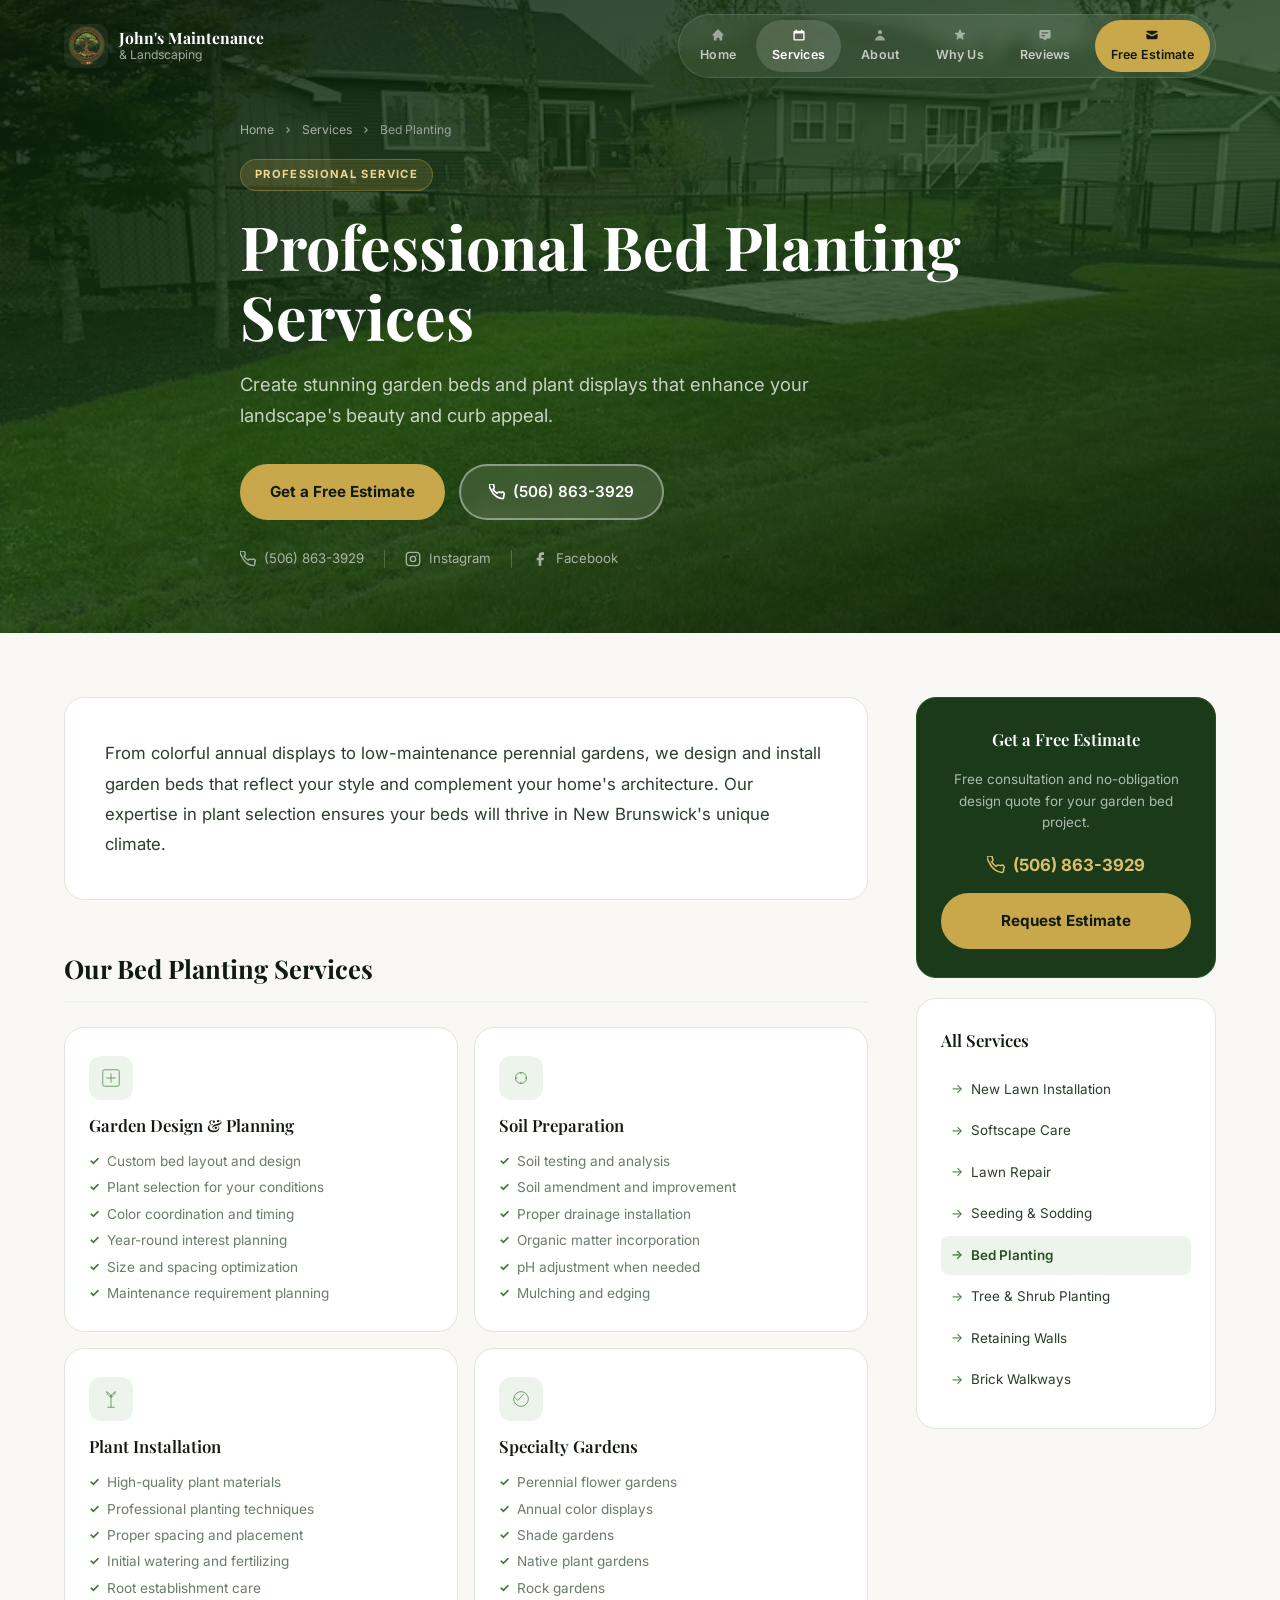
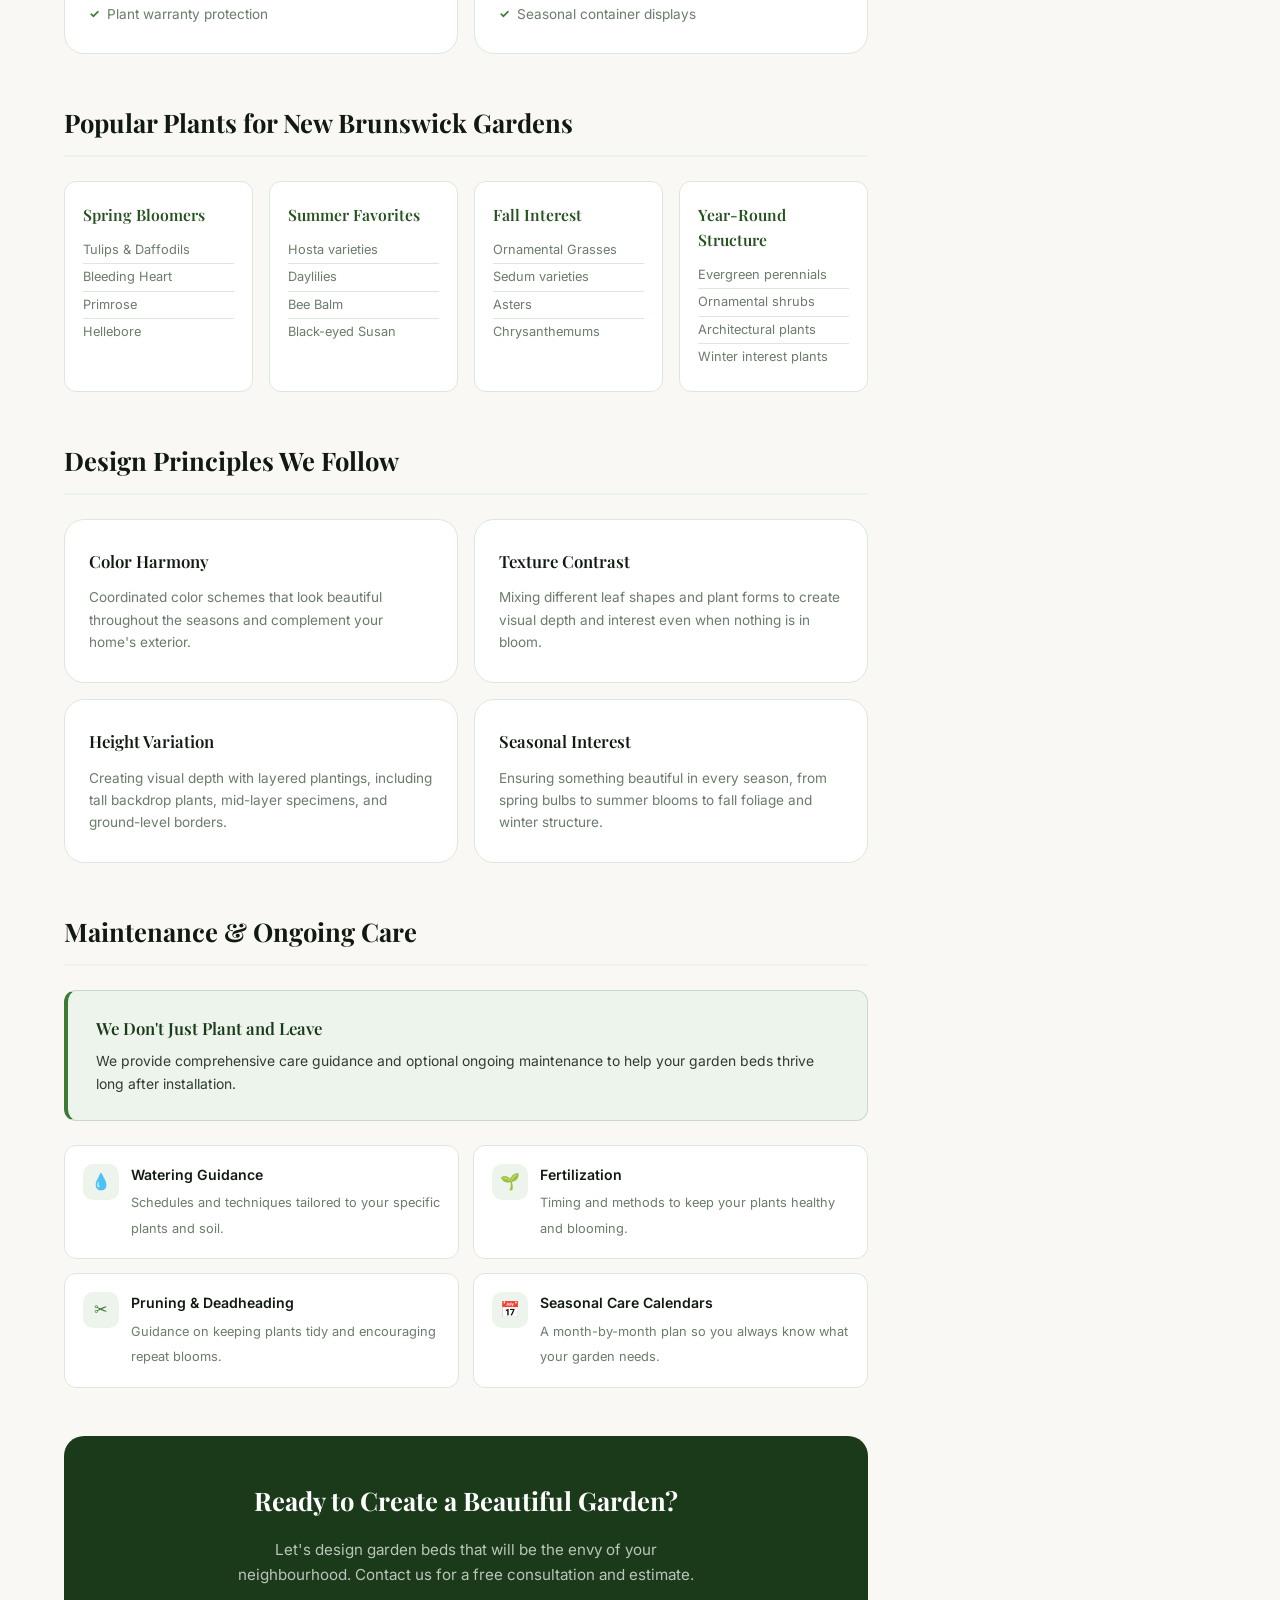
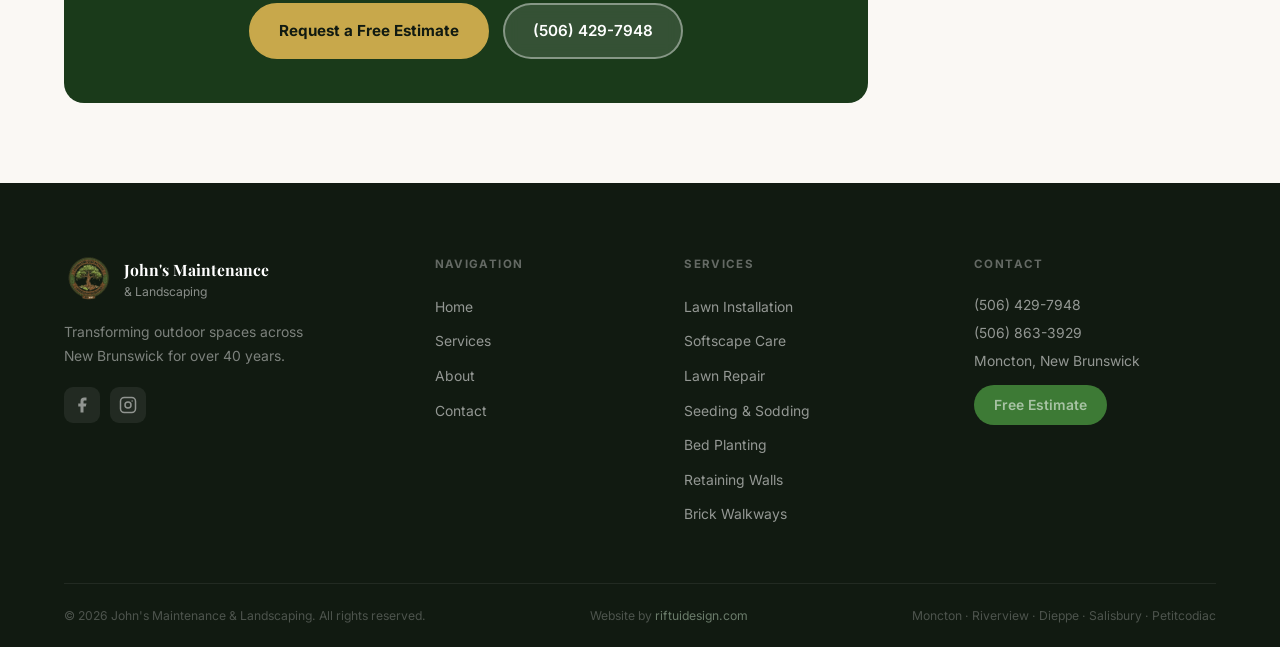
==== bed-planting.html @ d1b31ccd "Connect local repo and switch contact form to Web3Forms" ====
<!DOCTYPE html>
<html lang="en">
<head>
  <meta charset="UTF-8" /><link rel="icon" type="image/png" href="emblem.png" /><meta name="viewport" content="width=device-width, initial-scale=1.0" />
  <title>Bed Planting Services | John's Maintenance & Landscaping</title>
  <meta name="description" content="Professional garden bed planting and design in Moncton, NB. Custom garden beds, perennial gardens, and seasonal plantings." />
  <link rel="preconnect" href="https://fonts.googleapis.com" /><link rel="preconnect" href="https://fonts.gstatic.com" crossorigin />
  <link href="https://fonts.googleapis.com/css2?family=Playfair+Display:ital,wght@0,400;0,600;0,700;1,400&family=Inter:wght@300;400;500;600;700&display=swap" rel="stylesheet" />
  <link rel="stylesheet" href="styles.css" /><link rel="stylesheet" href="service.css" />
</head>
<body>
  <header class="site-header scrolled" id="site-header">
    <div class="nav-wrapper"><nav class="nav-container">
      <a href="index.html#home" class="nav-logo"><img src="emblem.png" alt="John's Maintenance & Landscaping" class="logo-img" /><div class="logo-text"><span class="logo-name">John's Maintenance</span><span class="logo-sub">&amp; Landscaping</span></div></a>
      <button class="nav-toggle" id="nav-toggle" aria-label="Toggle menu"><span></span><span></span><span></span></button>
      <ul class="nav-links" id="nav-links">
        <li><a href="index.html#home" class="nav-tab"><svg class="tab-icon" viewBox="0 0 20 20" fill="currentColor"><path d="M10.707 2.293a1 1 0 00-1.414 0l-7 7a1 1 0 001.414 1.414L4 10.414V17a1 1 0 001 1h2a1 1 0 001-1v-2a1 1 0 011-1h2a1 1 0 011 1v2a1 1 0 001 1h2a1 1 0 001-1v-6.586l.293.293a1 1 0 001.414-1.414l-7-7z"/></svg><span>Home</span></a></li>
        <li><a href="index.html#services" class="nav-tab active"><svg class="tab-icon" viewBox="0 0 20 20" fill="currentColor"><path fill-rule="evenodd" d="M6 2a1 1 0 00-1 1v1H4a2 2 0 00-2 2v10a2 2 0 002 2h12a2 2 0 002-2V6a2 2 0 00-2-2h-1V3a1 1 0 10-2 0v1H7V3a1 1 0 00-1-1zM4 8h12v8H4V8z" clip-rule="evenodd"/></svg><span>Services</span></a></li>
        <li><a href="index.html#about" class="nav-tab"><svg class="tab-icon" viewBox="0 0 20 20" fill="currentColor"><path fill-rule="evenodd" d="M10 9a3 3 0 100-6 3 3 0 000 6zm-7 9a7 7 0 1114 0H3z" clip-rule="evenodd"/></svg><span>About</span></a></li>
        <li><a href="index.html#why-us" class="nav-tab"><svg class="tab-icon" viewBox="0 0 20 20" fill="currentColor"><path d="M9.049 2.927c.3-.921 1.603-.921 1.902 0l1.07 3.292a1 1 0 00.95.69h3.462c.969 0 1.371 1.24.588 1.81l-2.8 2.034a1 1 0 00-.364 1.118l1.07 3.292c.3.921-.755 1.688-1.54 1.118l-2.8-2.034a1 1 0 00-1.175 0l-2.8 2.034c-.784.57-1.838-.197-1.539-1.118l1.07-3.292a1 1 0 00-.364-1.118L2.98 8.72c-.783-.57-.38-1.81.588-1.81h3.461a1 1 0 00.951-.69l1.07-3.292z"/></svg><span>Why Us</span></a></li>
        <li><a href="index.html#testimonials" class="nav-tab"><svg class="tab-icon" viewBox="0 0 20 20" fill="currentColor"><path fill-rule="evenodd" d="M18 13V5a2 2 0 00-2-2H4a2 2 0 00-2 2v8a2 2 0 002 2h3l3 3 3-3h3a2 2 0 002-2zM5 7a1 1 0 011-1h8a1 1 0 110 2H6a1 1 0 01-1-1zm1 3a1 1 0 000 2h3a1 1 0 000-2H6z" clip-rule="evenodd"/></svg><span>Reviews</span></a></li>
        <li><a href="index.html#contact" class="nav-tab nav-tab-cta"><svg class="tab-icon" viewBox="0 0 20 20" fill="currentColor"><path d="M2.003 5.884L10 9.882l7.997-3.998A2 2 0 0016 4H4a2 2 0 00-1.997 1.884z"/><path d="M18 8.118l-8 4-8-4V14a2 2 0 002 2h12a2 2 0 002-2V8.118z"/></svg><span>Free Estimate</span></a></li>
      </ul>
    </nav></div>
  </header>

  <section class="service-hero has-photo">
    <div class="service-hero-bg"><img src="Professional Bed Planting Services.avif" alt="Professional bed planting services" /></div>
    <div class="service-hero-overlay"></div>
    <div class="service-hero-content">
      <div class="service-breadcrumb"><a href="index.html">Home</a><svg viewBox="0 0 20 20" fill="currentColor"><path fill-rule="evenodd" d="M7.293 14.707a1 1 0 010-1.414L10.586 10 7.293 6.707a1 1 0 011.414-1.414l4 4a1 1 0 010 1.414l-4 4a1 1 0 01-1.414 0z" clip-rule="evenodd"/></svg><a href="index.html#services">Services</a><svg viewBox="0 0 20 20" fill="currentColor"><path fill-rule="evenodd" d="M7.293 14.707a1 1 0 010-1.414L10.586 10 7.293 6.707a1 1 0 011.414-1.414l4 4a1 1 0 010 1.414l-4 4a1 1 0 01-1.414 0z" clip-rule="evenodd"/></svg><span>Bed Planting</span></div>
      <div class="service-hero-tag">Professional Service</div>
      <h1>Professional Bed Planting Services</h1>
      <p>Create stunning garden beds and plant displays that enhance your landscape's beauty and curb appeal.</p>
      <div class="service-hero-actions"><a href="index.html#contact" class="btn btn-gold">Get a Free Estimate</a><a href="tel:5068633929" class="btn btn-glass"><svg width="16" height="16" viewBox="0 0 24 24" fill="none" stroke="currentColor" stroke-width="2.5"><path d="M22 16.92v3a2 2 0 01-2.18 2 19.79 19.79 0 01-8.63-3.07A19.5 19.5 0 013.07 8.81 19.79 19.79 0 01.12 2.2 2 2 0 012.1 0h3a2 2 0 012 1.72c.127.96.361 1.903.7 2.81a2 2 0 01-.45 2.11L6.09 7.91a16 16 0 006 6l1.27-1.27a2 2 0 012.11-.45c.907.339 1.85.573 2.81.7A2 2 0 0122 16.92z"/></svg>(506) 863-3929</a></div>
      <div class="service-contact-strip"><a href="tel:5068633929" class="scs-item"><svg viewBox="0 0 24 24" fill="none" stroke="currentColor" stroke-width="2"><path d="M22 16.92v3a2 2 0 01-2.18 2 19.79 19.79 0 01-8.63-3.07A19.5 19.5 0 013.07 8.81 19.79 19.79 0 01.12 2.2 2 2 0 012.1 0h3a2 2 0 012 1.72c.127.96.361 1.903.7 2.81a2 2 0 01-.45 2.11L6.09 7.91a16 16 0 006 6l1.27-1.27a2 2 0 012.11-.45c.907.339 1.85.573 2.81.7A2 2 0 0122 16.92z"/></svg>(506) 863-3929</a><div class="scs-sep"></div><a href="https://www.instagram.com/johnsmaintenanceandlandscaping" target="_blank" rel="noopener" class="scs-item"><svg viewBox="0 0 24 24" fill="none" stroke="currentColor" stroke-width="2"><rect x="2" y="2" width="20" height="20" rx="5"/><circle cx="12" cy="12" r="4"/><circle cx="17.5" cy="6.5" r="1" fill="currentColor" stroke="none"/></svg>Instagram</a><div class="scs-sep"></div><a href="https://www.facebook.com/p/Johns-Maintenance-and-Landscaping-100057428621059/" target="_blank" rel="noopener" class="scs-item"><svg viewBox="0 0 24 24" fill="currentColor" width="16" height="16"><path d="M18 2h-3a5 5 0 00-5 5v3H7v4h3v8h4v-8h3l1-4h-4V7a1 1 0 011-1h3z"/></svg>Facebook</a></div>
    </div>
  </section>

  <div class="service-body">
    <div class="service-layout">
      <main class="service-content">
        <div class="sc-intro"><p>From colorful annual displays to low-maintenance perennial gardens, we design and install garden beds that reflect your style and complement your home's architecture. Our expertise in plant selection ensures your beds will thrive in New Brunswick's unique climate.</p></div>

        <div class="sc-section">
          <h2 class="sc-section-title">Our Bed Planting Services</h2>
          <div class="sc-grid">
            <div class="sc-card"><div class="sc-card-icon"><svg viewBox="0 0 48 48" fill="none" stroke="currentColor" stroke-width="1.5"><rect x="6" y="6" width="36" height="36" rx="4"/><path d="M14 24h20M24 14v20"/></svg></div><h3>Garden Design &amp; Planning</h3><ul><li>Custom bed layout and design</li><li>Plant selection for your conditions</li><li>Color coordination and timing</li><li>Year-round interest planning</li><li>Size and spacing optimization</li><li>Maintenance requirement planning</li></ul></div>
            <div class="sc-card"><div class="sc-card-icon"><svg viewBox="0 0 48 48" fill="none" stroke="currentColor" stroke-width="1.5"><circle cx="24" cy="24" r="12"/><path d="M24 12v4M24 32v4M12 24h4M32 24h4"/></svg></div><h3>Soil Preparation</h3><ul><li>Soil testing and analysis</li><li>Soil amendment and improvement</li><li>Proper drainage installation</li><li>Organic matter incorporation</li><li>pH adjustment when needed</li><li>Mulching and edging</li></ul></div>
            <div class="sc-card"><div class="sc-card-icon"><svg viewBox="0 0 48 48" fill="none" stroke="currentColor" stroke-width="1.5"><path d="M24 42V20M24 20c0-8-10-12-10-12s2 8 10 12M24 20c0-8 10-12 10-12s-2 8-10 12M16 42h16"/></svg></div><h3>Plant Installation</h3><ul><li>High-quality plant materials</li><li>Professional planting techniques</li><li>Proper spacing and placement</li><li>Initial watering and fertilizing</li><li>Root establishment care</li><li>Plant warranty protection</li></ul></div>
            <div class="sc-card"><div class="sc-card-icon"><svg viewBox="0 0 48 48" fill="none" stroke="currentColor" stroke-width="1.5"><path d="M10 20l7 7 13-14"/><circle cx="24" cy="24" r="16"/></svg></div><h3>Specialty Gardens</h3><ul><li>Perennial flower gardens</li><li>Annual color displays</li><li>Shade gardens</li><li>Native plant gardens</li><li>Rock gardens</li><li>Seasonal container displays</li></ul></div>
          </div>
        </div>

        <div class="sc-section">
          <h2 class="sc-section-title">Popular Plants for New Brunswick Gardens</h2>
          <div class="sc-plant-grid">
            <div class="sc-plant-card"><h4>Spring Bloomers</h4><ul><li>Tulips &amp; Daffodils</li><li>Bleeding Heart</li><li>Primrose</li><li>Hellebore</li></ul></div>
            <div class="sc-plant-card"><h4>Summer Favorites</h4><ul><li>Hosta varieties</li><li>Daylilies</li><li>Bee Balm</li><li>Black-eyed Susan</li></ul></div>
            <div class="sc-plant-card"><h4>Fall Interest</h4><ul><li>Ornamental Grasses</li><li>Sedum varieties</li><li>Asters</li><li>Chrysanthemums</li></ul></div>
            <div class="sc-plant-card"><h4>Year-Round Structure</h4><ul><li>Evergreen perennials</li><li>Ornamental shrubs</li><li>Architectural plants</li><li>Winter interest plants</li></ul></div>
          </div>
        </div>

        <div class="sc-section">
          <h2 class="sc-section-title">Design Principles We Follow</h2>
          <div class="sc-grid">
            <div class="sc-card"><h3>Color Harmony</h3><p style="font-size:.85rem;color:var(--ink-400);line-height:1.65;">Coordinated color schemes that look beautiful throughout the seasons and complement your home's exterior.</p></div>
            <div class="sc-card"><h3>Texture Contrast</h3><p style="font-size:.85rem;color:var(--ink-400);line-height:1.65;">Mixing different leaf shapes and plant forms to create visual depth and interest even when nothing is in bloom.</p></div>
            <div class="sc-card"><h3>Height Variation</h3><p style="font-size:.85rem;color:var(--ink-400);line-height:1.65;">Creating visual depth with layered plantings, including tall backdrop plants, mid-layer specimens, and ground-level borders.</p></div>
            <div class="sc-card"><h3>Seasonal Interest</h3><p style="font-size:.85rem;color:var(--ink-400);line-height:1.65;">Ensuring something beautiful in every season, from spring bulbs to summer blooms to fall foliage and winter structure.</p></div>
          </div>
        </div>

        <div class="sc-section">
          <h2 class="sc-section-title">Maintenance &amp; Ongoing Care</h2>
          <div class="sc-callout"><h4>We Don't Just Plant and Leave</h4><p>We provide comprehensive care guidance and optional ongoing maintenance to help your garden beds thrive long after installation.</p></div>
          <div class="sc-benefits">
            <div class="sc-benefit"><div class="sc-benefit-icon">💧</div><div><strong>Watering Guidance</strong><span>Schedules and techniques tailored to your specific plants and soil.</span></div></div>
            <div class="sc-benefit"><div class="sc-benefit-icon">🌱</div><div><strong>Fertilization</strong><span>Timing and methods to keep your plants healthy and blooming.</span></div></div>
            <div class="sc-benefit"><div class="sc-benefit-icon">✂️</div><div><strong>Pruning &amp; Deadheading</strong><span>Guidance on keeping plants tidy and encouraging repeat blooms.</span></div></div>
            <div class="sc-benefit"><div class="sc-benefit-icon">📅</div><div><strong>Seasonal Care Calendars</strong><span>A month-by-month plan so you always know what your garden needs.</span></div></div>
          </div>
        </div>

        <div class="sc-bottom-cta"><h3>Ready to Create a Beautiful Garden?</h3><p>Let's design garden beds that will be the envy of your neighbourhood. Contact us for a free consultation and estimate.</p><div class="sc-bottom-cta-btns"><a href="index.html#contact" class="btn btn-gold">Request a Free Estimate</a><a href="tel:5064297948" class="btn btn-glass">(506) 429-7948</a></div></div>
      </main>
      <aside class="service-sidebar">
        <div class="sidebar-card sidebar-cta-card"><h4>Get a Free Estimate</h4><p>Free consultation and no-obligation design quote for your garden bed project.</p><div class="sidebar-phone"><svg viewBox="0 0 24 24" fill="none" stroke="currentColor" stroke-width="2"><path d="M22 16.92v3a2 2 0 01-2.18 2 19.79 19.79 0 01-8.63-3.07A19.5 19.5 0 013.07 8.81 19.79 19.79 0 01.12 2.2 2 2 0 012.1 0h3a2 2 0 012 1.72c.127.96.361 1.903.7 2.81a2 2 0 01-.45 2.11L6.09 7.91a16 16 0 006 6l1.27-1.27a2 2 0 012.11-.45c.907.339 1.85.573 2.81.7A2 2 0 0122 16.92z"/></svg>(506) 863-3929</div><a href="index.html#contact" class="btn btn-gold btn-full">Request Estimate</a></div>
        <div class="sidebar-card sidebar-services"><h4>All Services</h4><ul><li><a href="lawn-installation.html">New Lawn Installation</a></li><li><a href="softscape-care.html">Softscape Care</a></li><li><a href="lawn-repair.html">Lawn Repair</a></li><li><a href="seeding-sodding.html">Seeding &amp; Sodding</a></li><li><a href="bed-planting.html" class="current">Bed Planting</a></li><li><a href="tree-shrub.html">Tree &amp; Shrub Planting</a></li><li><a href="retaining-walls.html">Retaining Walls</a></li><li><a href="brick-walkways.html">Brick Walkways</a></li></ul></div>
      </aside>
    </div>
  </div>

  <footer class="site-footer"><div class="container"><div class="footer-grid"><div class="footer-brand"><div class="footer-logo-wrap"><img src="emblem.png" alt="John's Maintenance & Landscaping" class="footer-logo" /><div><span class="footer-name">John's Maintenance</span><span class="footer-sub">&amp; Landscaping</span></div></div><p>Transforming outdoor spaces across New Brunswick for over 40 years.</p><div class="social-row"><a href="https://www.facebook.com/p/Johns-Maintenance-and-Landscaping-100057428621059/" class="social-btn" aria-label="Facebook" target="_blank" rel="noopener"><svg width="18" height="18" viewBox="0 0 24 24" fill="currentColor"><path d="M18 2h-3a5 5 0 00-5 5v3H7v4h3v8h4v-8h3l1-4h-4V7a1 1 0 011-1h3z"/></svg></a><a href="https://www.instagram.com/johnsmaintenanceandlandscaping" target="_blank" rel="noopener" class="social-btn" aria-label="Instagram"><svg width="18" height="18" viewBox="0 0 24 24" fill="none" stroke="currentColor" stroke-width="2"><rect x="2" y="2" width="20" height="20" rx="5"/><circle cx="12" cy="12" r="4"/><circle cx="17.5" cy="6.5" r="1" fill="currentColor" stroke="none"/></svg></a></div></div><div class="footer-col"><h4>Navigation</h4><ul><li><a href="index.html">Home</a></li><li><a href="index.html#services">Services</a></li><li><a href="index.html#about">About</a></li><li><a href="index.html#contact">Contact</a></li></ul></div><div class="footer-col"><h4>Services</h4><ul><li><a href="lawn-installation.html">Lawn Installation</a></li><li><a href="softscape-care.html">Softscape Care</a></li><li><a href="lawn-repair.html">Lawn Repair</a></li><li><a href="seeding-sodding.html">Seeding &amp; Sodding</a></li><li><a href="bed-planting.html">Bed Planting</a></li><li><a href="retaining-walls.html">Retaining Walls</a></li><li><a href="brick-walkways.html">Brick Walkways</a></li></ul></div><div class="footer-col"><h4>Contact</h4><p class="fc-item"><a href="tel:5064297948">(506) 429-7948</a></p><p class="fc-item"><a href="tel:5068633929">(506) 863-3929</a></p><p class="fc-item">Moncton, New Brunswick</p><a href="index.html#contact" class="btn-footer-cta">Free Estimate</a></div></div><div class="footer-bottom"><p>&copy; 2026 John's Maintenance &amp; Landscaping. All rights reserved.</p><p>Website by <a href="https://riftuidesign.com" target="_blank" rel="noopener" style="color:var(--ink-400);text-decoration:none;">riftuidesign.com</a></p><p>Moncton &middot; Riverview &middot; Dieppe &middot; Salisbury &middot; Petitcodiac</p></div></div></footer>
  <script src="script.js"></script>
</body>
</html>
---- styles.css ----
/* ============================================================
   JOHN'S MAINTENANCE & LANDSCAPING — styles.css
   ============================================================ */

:root {
  --green-900:  #0f2410;
  --green-800:  #1a3a1a;
  --green-700:  #25521f;
  --green-600:  #2d6627;
  --green-500:  #3d7a35;
  --green-400:  #5a9e50;
  --green-100:  #edf4ec;
  --gold-500:   #c8a84b;
  --gold-400:   #dbbf6a;
  --gold-300:   #f0d690;
  --cream:      #faf8f4;
  --white:      #ffffff;
  --ink-900:    #111a11;
  --ink-700:    #2e3d2e;
  --ink-400:    #6b7c6b;
  --ink-200:    #c8d8c8;
  --ink-100:    #e8f0e8;
  --border:     #dce8dc;
  --sh-sm:      0 2px 8px rgba(15,36,16,.08);
  --sh-md:      0 8px 32px rgba(15,36,16,.13);
  --sh-lg:      0 24px 64px rgba(15,36,16,.2);
  --r:          12px;
  --r-lg:       20px;
  --r-xl:       28px;
  --ease:       cubic-bezier(.4,0,.2,1);
  --t:          0.28s var(--ease);
  --ff-serif:   'Playfair Display', Georgia, serif;
  --ff-sans:    'Inter', system-ui, sans-serif;
}

/* ---- Reset ---- */
*, *::before, *::after { box-sizing: border-box; margin: 0; padding: 0; }
html { scroll-behavior: smooth; }
body { font-family: var(--ff-sans); color: var(--ink-900); background: var(--white); line-height: 1.6; -webkit-font-smoothing: antialiased; }
img { display: block; max-width: 100%; height: auto; }
a { text-decoration: none; color: inherit; }
ul { list-style: none; }

/* ---- Layout ---- */
.container { max-width: 1200px; margin: 0 auto; padding: 0 24px; }
.section { padding: 100px 0; }

/* ---- Typography helpers ---- */
.section-eyebrow {
  display: inline-flex;
  align-items: center;
  gap: 8px;
  font-size: 0.72rem;
  font-weight: 700;
  letter-spacing: 0.18em;
  text-transform: uppercase;
  color: var(--green-500);
  margin-bottom: 14px;
}
.section-eyebrow::before {
  content: '';
  display: inline-block;
  width: 24px;
  height: 2px;
  background: var(--green-500);
  border-radius: 2px;
}
.section-title {
  font-family: var(--ff-serif);
  font-size: clamp(1.8rem, 3.5vw, 2.6rem);
  font-weight: 700;
  color: var(--ink-900);
  line-height: 1.2;
  margin-bottom: 16px;
}
.section-subtitle {
  font-size: 1.05rem;
  color: var(--ink-400);
  line-height: 1.75;
  max-width: 620px;
}
.section-header { text-align: center; margin: 0 auto 64px; }
.section-header .section-eyebrow { display: inline-flex; }
.section-header .section-subtitle { margin: 0 auto; }

/* ---- Buttons ---- */
.btn {
  display: inline-flex;
  align-items: center;
  gap: 8px;
  padding: 14px 28px;
  border-radius: 50px;
  font-family: var(--ff-sans);
  font-size: 0.95rem;
  font-weight: 600;
  cursor: pointer;
  border: 2px solid transparent;
  transition: var(--t);
  white-space: nowrap;
}
.btn-primary {
  background: var(--green-500);
  color: var(--white);
  border-color: var(--green-500);
}
.btn-primary:hover { background: var(--green-800); border-color: var(--green-800); transform: translateY(-2px); box-shadow: 0 8px 24px rgba(61,122,53,.35); }

.btn-gold {
  background: var(--gold-500);
  color: var(--ink-900);
  border-color: var(--gold-500);
  font-weight: 700;
}
.btn-gold:hover { background: var(--gold-300); border-color: var(--gold-300); transform: translateY(-2px); box-shadow: 0 8px 24px rgba(200,168,75,.4); }

.btn-glass {
  background: rgba(255,255,255,.12);
  color: var(--white);
  border-color: rgba(255,255,255,.4);
  backdrop-filter: blur(8px);
}
.btn-glass:hover { background: rgba(255,255,255,.22); border-color: rgba(255,255,255,.7); transform: translateY(-2px); }

.btn-glass-dark {
  background: rgba(255,255,255,.1);
  color: var(--white);
  border-color: rgba(255,255,255,.3);
}
.btn-glass-dark:hover { background: rgba(255,255,255,.2); border-color: rgba(255,255,255,.6); transform: translateY(-2px); }

.btn-full { width: 100%; justify-content: center; }

/* ============================================================
   HEADER / NAV TABS
   ============================================================ */
.site-header {
  position: fixed;
  top: 0; left: 0; right: 0;
  z-index: 1000;
  padding: 12px 0 0;
  transition: var(--t);
}
.site-header.scrolled {
  padding: 0;
  background: rgba(15,36,16,.96);
  backdrop-filter: blur(14px);
  box-shadow: 0 2px 24px rgba(0,0,0,.25);
}

.nav-wrapper {
  max-width: 1200px;
  margin: 0 auto;
  padding: 0 24px;
}

.nav-container {
  display: flex;
  align-items: center;
  justify-content: space-between;
  gap: 20px;
  min-height: 68px;
}

.nav-logo {
  display: flex;
  align-items: center;
  gap: 11px;
  flex-shrink: 0;
}
.logo-img {
  width: 44px;
  height: 44px;
  object-fit: contain;
  border-radius: 10px;
  background: rgba(255,255,255,.06);
}
.logo-text { display: flex; flex-direction: column; line-height: 1.2; }
.logo-name {
  font-family: var(--ff-serif);
  font-size: 0.98rem;
  font-weight: 700;
  color: var(--white);
}
.logo-sub {
  font-size: 0.76rem;
  color: rgba(255,255,255,.6);
}

/* ---- Tab-style nav ---- */
.nav-links {
  display: flex;
  align-items: center;
  gap: 4px;
  background: rgba(255,255,255,.08);
  border: 1px solid rgba(255,255,255,.12);
  border-radius: 50px;
  padding: 5px;
  backdrop-filter: blur(8px);
}

.nav-tab {
  display: flex;
  flex-direction: column;
  align-items: center;
  gap: 3px;
  padding: 8px 16px;
  border-radius: 50px;
  font-size: 0.78rem;
  font-weight: 600;
  color: rgba(255,255,255,.7);
  letter-spacing: 0.02em;
  transition: var(--t);
  position: relative;
}
.tab-icon {
  width: 14px;
  height: 14px;
  opacity: 0.7;
  transition: var(--t);
}
.nav-tab:hover {
  color: var(--white);
  background: rgba(255,255,255,.12);
}
.nav-tab:hover .tab-icon { opacity: 1; }
.nav-tab.active {
  color: var(--white);
  background: rgba(255,255,255,.15);
}
.nav-tab.active .tab-icon { opacity: 1; }

.nav-tab-cta {
  background: var(--gold-500) !important;
  color: var(--ink-900) !important;
  border-color: var(--gold-500);
  margin-left: 4px;
}
.nav-tab-cta .tab-icon { opacity: 1; color: var(--ink-900); }
.nav-tab-cta:hover {
  background: var(--gold-300) !important;
  color: var(--ink-900) !important;
  transform: translateY(-1px);
  box-shadow: 0 4px 16px rgba(200,168,75,.4);
}

/* Mobile toggle */
.nav-toggle {
  display: none;
  flex-direction: column;
  gap: 5px;
  background: rgba(255,255,255,.1);
  border: 1px solid rgba(255,255,255,.2);
  border-radius: 8px;
  cursor: pointer;
  padding: 9px 10px;
}
.nav-toggle span { display: block; width: 20px; height: 2px; background: var(--white); border-radius: 2px; transition: var(--t); }
.nav-toggle.open span:nth-child(1) { transform: translateY(7px) rotate(45deg); }
.nav-toggle.open span:nth-child(2) { opacity: 0; }
.nav-toggle.open span:nth-child(3) { transform: translateY(-7px) rotate(-45deg); }

/* ============================================================
   HERO
   ============================================================ */
.hero {
  position: relative;
  min-height: 100vh;
  display: flex;
  align-items: center;
  justify-content: center;
  overflow: hidden;
  text-align: center;
}
.hero-bg {
  position: absolute;
  inset: 0;
}
.hero-bg-img {
  width: 100%;
  height: 100%;
  object-fit: cover;
  object-position: center;
}
.hero-overlay {
  position: absolute;
  inset: 0;
  background: linear-gradient(
    160deg,
    rgba(10,28,10,.82) 0%,
    rgba(20,50,18,.75) 50%,
    rgba(10,28,10,.88) 100%
  );
}
.hero-content {
  position: relative;
  z-index: 2;
  max-width: 820px;
  padding: 120px 24px 60px;
}
.hero-badge {
  display: inline-flex;
  align-items: center;
  gap: 7px;
  background: rgba(200,168,75,.18);
  border: 1px solid rgba(200,168,75,.35);
  color: var(--gold-300);
  font-size: 0.73rem;
  font-weight: 600;
  letter-spacing: 0.1em;
  text-transform: uppercase;
  padding: 7px 16px;
  border-radius: 50px;
  margin-bottom: 28px;
  backdrop-filter: blur(8px);
}
.hero-title {
  font-family: var(--ff-serif);
  font-size: clamp(3rem, 7.5vw, 5.5rem);
  font-weight: 700;
  color: var(--white);
  line-height: 1.08;
  margin-bottom: 24px;
}
.hero-title em {
  font-style: italic;
  color: var(--gold-300);
}
.hero-subtitle {
  font-size: clamp(1rem, 2vw, 1.18rem);
  color: rgba(255,255,255,.78);
  max-width: 540px;
  margin: 0 auto 40px;
  line-height: 1.75;
}
.hero-actions {
  display: flex;
  gap: 14px;
  justify-content: center;
  flex-wrap: wrap;
  margin-bottom: 36px;
}
.hero-areas {
  display: flex;
  gap: 10px;
  justify-content: center;
  flex-wrap: wrap;
}
.hero-areas span {
  font-size: 0.73rem;
  color: rgba(255,255,255,.5);
  background: rgba(255,255,255,.07);
  border: 1px solid rgba(255,255,255,.12);
  padding: 4px 12px;
  border-radius: 50px;
  letter-spacing: 0.04em;
}
.hero-scroll {
  position: absolute;
  bottom: 36px;
  left: 50%;
  transform: translateX(-50%);
  z-index: 2;
}
.scroll-mouse {
  width: 24px;
  height: 38px;
  border: 2px solid rgba(255,255,255,.3);
  border-radius: 12px;
  display: flex;
  justify-content: center;
  padding-top: 6px;
  margin: 0 auto;
}
.scroll-dot {
  width: 4px;
  height: 8px;
  background: rgba(255,255,255,.6);
  border-radius: 2px;
  animation: scrollDot 2s ease-in-out infinite;
}
@keyframes scrollDot { 0%,100%{transform:translateY(0);opacity:.6} 50%{transform:translateY(8px);opacity:.15} }

/* ============================================================
   STATS BAR
   ============================================================ */
.stats-bar {
  background: var(--green-900);
  border-bottom: 1px solid rgba(255,255,255,.06);
}
.stats-grid {
  display: flex;
  align-items: center;
  justify-content: center;
  flex-wrap: wrap;
}
.stat {
  display: flex;
  flex-direction: column;
  align-items: center;
  padding: 28px 44px;
}
.stat-num {
  font-family: var(--ff-serif);
  font-size: 2rem;
  font-weight: 700;
  color: var(--gold-400);
  line-height: 1;
}
.stat-label {
  font-size: 0.74rem;
  color: rgba(255,255,255,.5);
  margin-top: 5px;
  letter-spacing: 0.04em;
  text-align: center;
}
.stat-sep { width: 1px; height: 44px; background: rgba(255,255,255,.1); }

/* ============================================================
   SERVICES
   ============================================================ */
.services { background: var(--cream); }

/* Featured cards */
.services-featured {
  display: flex;
  flex-direction: column;
  gap: 48px;
  margin-bottom: 64px;
}
.service-featured-card {
  display: grid;
  grid-template-columns: 1fr 1fr;
  gap: 0;
  background: var(--white);
  border-radius: var(--r-xl);
  overflow: hidden;
  border: 1px solid var(--border);
  box-shadow: var(--sh-md);
}
.service-featured-reverse { direction: rtl; }
.service-featured-reverse > * { direction: ltr; }

.sfc-image {
  position: relative;
  overflow: hidden;
  min-height: 380px;
}
.sfc-image img {
  width: 100%;
  height: 100%;
  object-fit: cover;
  transition: transform 0.5s var(--ease);
}
.service-featured-card:hover .sfc-image img { transform: scale(1.04); }
.sfc-tag {
  position: absolute;
  top: 20px;
  left: 20px;
  background: var(--gold-500);
  color: var(--ink-900);
  font-size: 0.7rem;
  font-weight: 700;
  letter-spacing: 0.1em;
  text-transform: uppercase;
  padding: 5px 12px;
  border-radius: 50px;
}
.sfc-body {
  padding: 48px 44px;
  display: flex;
  flex-direction: column;
  justify-content: center;
  gap: 18px;
}
.sfc-body h3 {
  font-family: var(--ff-serif);
  font-size: 1.8rem;
  font-weight: 700;
  color: var(--ink-900);
}
.sfc-body p { color: var(--ink-400); line-height: 1.75; }
.sfc-list {
  display: flex;
  flex-direction: column;
  gap: 8px;
}
.sfc-list li {
  font-size: 0.88rem;
  color: var(--ink-700);
  padding-left: 20px;
  position: relative;
}
.sfc-list li::before {
  content: '✓';
  position: absolute;
  left: 0;
  color: var(--green-500);
  font-weight: 700;
  font-size: 0.8rem;
}

/* Service cards grid */
.services-grid {
  display: grid;
  grid-template-columns: repeat(3, 1fr);
  gap: 20px;
}
.service-card {
  background: var(--white);
  border-radius: var(--r-lg);
  border: 1px solid var(--border);
  padding: 32px 28px 24px;
  display: flex;
  flex-direction: column;
  gap: 16px;
  transition: var(--t);
  position: relative;
  overflow: hidden;
}
.service-card::after {
  content: '';
  position: absolute;
  bottom: 0; left: 0; right: 0;
  height: 3px;
  background: linear-gradient(90deg, var(--green-500), var(--green-400));
  transform: scaleX(0);
  transform-origin: left;
  transition: transform 0.35s var(--ease);
}
.service-card:hover { border-color: var(--green-400); box-shadow: var(--sh-lg); transform: translateY(-6px); }

.service-card-img {
  margin: -32px -28px 16px;
  height: 180px;
  overflow: hidden;
  border-radius: var(--r-lg) var(--r-lg) 0 0;
}
.service-card-img img {
  width: 100%;
  height: 100%;
  object-fit: cover;
  transition: transform 0.5s var(--ease);
}
.service-card:hover .service-card-img img { transform: scale(1.06); }
.service-card:hover::after { transform: scaleX(1); }

.service-icon-wrap {
  width: 52px;
  height: 52px;
  background: var(--green-100);
  border-radius: 14px;
  display: flex;
  align-items: center;
  justify-content: center;
  transition: var(--t);
}
.service-icon-wrap svg { width: 26px; height: 26px; color: var(--green-500); stroke: var(--green-500); }
.service-card:hover .service-icon-wrap { background: var(--green-500); }
.service-card:hover .service-icon-wrap svg { color: var(--white); stroke: var(--white); }

.service-card-body { flex: 1; display: flex; flex-direction: column; gap: 8px; }
.service-card-body h3 { font-family: var(--ff-serif); font-size: 1.15rem; font-weight: 600; color: var(--ink-900); }
.service-card-body p { font-size: 0.87rem; color: var(--ink-400); line-height: 1.65; }
.service-card-body ul { display: flex; flex-direction: column; gap: 5px; margin-top: 6px; }
.service-card-body li { font-size: 0.8rem; color: var(--ink-700); padding-left: 16px; position: relative; }
.service-card-body li::before { content: '·'; position: absolute; left: 4px; color: var(--green-500); font-size: 1.1rem; line-height: 1.2; }

.service-cta {
  font-size: 0.83rem;
  font-weight: 700;
  color: var(--green-500);
  display: flex;
  align-items: center;
  gap: 4px;
  transition: var(--t);
  margin-top: 4px;
}
.service-cta span { transition: transform var(--t); }
.service-cta:hover { color: var(--green-800); }
.service-cta:hover span { transform: translateX(4px); }

/* ============================================================
   PROCESS
   ============================================================ */
.process { background: var(--white); }
.process-steps {
  display: flex;
  align-items: flex-start;
  gap: 0;
}
.process-step {
  flex: 1;
  display: flex;
  flex-direction: column;
  align-items: center;
  text-align: center;
  padding: 0 20px;
  position: relative;
}
.step-num {
  font-family: var(--ff-serif);
  font-size: 3.5rem;
  font-weight: 700;
  color: var(--green-100);
  line-height: 1;
  margin-bottom: -16px;
  position: relative;
  z-index: 1;
}
.step-icon {
  width: 68px;
  height: 68px;
  background: var(--white);
  border: 2px solid var(--border);
  border-radius: 20px;
  display: flex;
  align-items: center;
  justify-content: center;
  position: relative;
  z-index: 2;
  box-shadow: var(--sh-sm);
  margin-bottom: 20px;
  transition: var(--t);
}
.step-icon svg { width: 30px; height: 30px; color: var(--green-500); stroke: var(--green-500); }
.process-step:hover .step-icon { background: var(--green-500); border-color: var(--green-500); transform: translateY(-4px); box-shadow: 0 12px 32px rgba(61,122,53,.3); }
.process-step:hover .step-icon svg { color: var(--white); stroke: var(--white); }
.process-step h3 { font-family: var(--ff-serif); font-size: 1.15rem; font-weight: 600; margin-bottom: 10px; }
.process-step p { font-size: 0.88rem; color: var(--ink-400); line-height: 1.65; }
.process-connector {
  flex-shrink: 0;
  width: 60px;
  height: 2px;
  background: linear-gradient(90deg, var(--green-400), var(--green-100));
  margin-top: 86px;
  border-radius: 2px;
}

/* ============================================================
   ABOUT
   ============================================================ */
.about { background: var(--cream); }
.about-grid {
  display: grid;
  grid-template-columns: 1fr 1.1fr;
  gap: 80px;
  align-items: center;
}
.about-visual { position: relative; }
.about-photo-stack { position: relative; }
.about-photo-main {
  background: linear-gradient(145deg, var(--green-100), #cce4c8);
  border-radius: var(--r-xl);
  aspect-ratio: 4/5;
  display: flex;
  align-items: center;
  justify-content: center;
  overflow: hidden;
  border: 1px solid var(--border);
}
.about-photo-main img {
  width: 55%;
  opacity: 0.75;
  filter: drop-shadow(0 6px 20px rgba(0,0,0,.15));
}
.about-photo-accent {
  position: absolute;
  bottom: -30px;
  right: -30px;
  width: 52%;
  aspect-ratio: 4/3;
  border-radius: var(--r-lg);
  overflow: hidden;
  border: 4px solid var(--white);
  box-shadow: var(--sh-lg);
}
.about-photo-accent img { width: 100%; height: 100%; object-fit: cover; }
.about-badge {
  position: absolute;
  top: 32px;
  left: -20px;
  background: var(--green-800);
  color: var(--white);
  border-radius: var(--r);
  padding: 18px 22px;
  box-shadow: var(--sh-md);
  display: flex;
  flex-direction: column;
  align-items: center;
  z-index: 3;
}
.badge-num { font-family: var(--ff-serif); font-size: 2.2rem; font-weight: 700; color: var(--gold-400); line-height: 1; }
.badge-label { font-size: 0.68rem; color: rgba(255,255,255,.7); margin-top: 4px; text-align: center; line-height: 1.4; text-transform: uppercase; letter-spacing: 0.06em; }

.about-content { display: flex; flex-direction: column; gap: 20px; padding-top: 40px; }
.about-content p { color: var(--ink-700); line-height: 1.78; font-size: 1rem; }

.about-values { display: flex; flex-direction: column; gap: 14px; }
.about-value {
  display: flex;
  align-items: flex-start;
  gap: 14px;
  padding: 16px 18px;
  background: var(--white);
  border-radius: var(--r);
  border: 1px solid var(--border);
  transition: var(--t);
}
.about-value:hover { border-color: var(--green-400); box-shadow: var(--sh-sm); }
.value-icon { color: var(--green-500); font-size: 0.85rem; margin-top: 2px; flex-shrink: 0; }
.about-value strong { display: block; font-size: 0.92rem; color: var(--ink-900); font-weight: 600; }
.about-value span { font-size: 0.84rem; color: var(--ink-400); }

.owner-profile {
  display: flex;
  align-items: center;
  gap: 16px;
  background: var(--green-100);
  border-radius: var(--r);
  padding: 20px 22px;
  border-left: 4px solid var(--green-500);
}
.owner-avatar {
  width: 52px;
  height: 52px;
  background: var(--green-500);
  color: var(--white);
  border-radius: 50%;
  display: flex;
  align-items: center;
  justify-content: center;
  font-weight: 700;
  font-size: 0.9rem;
  flex-shrink: 0;
}
.owner-text { display: flex; flex-direction: column; }
.owner-text strong { font-family: var(--ff-serif); font-size: 1.05rem; color: var(--ink-900); }
.owner-text > span { font-size: 0.76rem; color: var(--green-500); font-weight: 700; text-transform: uppercase; letter-spacing: 0.06em; margin-top: 1px; }
.owner-creds { display: flex; flex-direction: column; gap: 2px; margin-top: 6px; }
.owner-creds span { font-size: 0.8rem; color: var(--ink-400); }

.service-areas { margin-top: 4px; }
.areas-label { font-size: 0.72rem; font-weight: 700; letter-spacing: 0.12em; text-transform: uppercase; color: var(--ink-400); margin-bottom: 10px; }
.areas-pills { display: flex; flex-wrap: wrap; gap: 7px; }
.areas-pills span {
  background: var(--white);
  color: var(--green-700);
  font-size: 0.8rem;
  font-weight: 500;
  padding: 4px 12px;
  border-radius: 50px;
  border: 1px solid var(--ink-200);
}

/* ============================================================
   WHY US
   ============================================================ */
.why-us {
  position: relative;
  background: var(--green-800);
  overflow: hidden;
}
.why-us-bg {
  position: absolute;
  inset: 0;
  background-image:
    radial-gradient(circle at 15% 85%, rgba(90,158,80,.2) 0%, transparent 50%),
    radial-gradient(circle at 85% 15%, rgba(200,168,75,.1) 0%, transparent 50%);
  pointer-events: none;
}
.why-us .section-eyebrow { color: var(--gold-400); }
.why-us .section-eyebrow::before { background: var(--gold-400); }
.why-grid {
  display: grid;
  grid-template-columns: repeat(3, 1fr);
  gap: 20px;
}
.why-card {
  background: rgba(255,255,255,.07);
  border: 1px solid rgba(255,255,255,.1);
  border-radius: var(--r-lg);
  padding: 36px 28px;
  transition: var(--t);
  display: flex;
  flex-direction: column;
  gap: 14px;
}
.why-card:hover {
  background: rgba(255,255,255,.12);
  border-color: rgba(255,255,255,.2);
  transform: translateY(-5px);
  box-shadow: 0 16px 40px rgba(0,0,0,.25);
}
.why-icon {
  width: 52px;
  height: 52px;
  background: rgba(200,168,75,.18);
  border: 1px solid rgba(200,168,75,.3);
  border-radius: 14px;
  display: flex;
  align-items: center;
  justify-content: center;
}
.why-icon svg { width: 26px; height: 26px; color: var(--gold-400); stroke: var(--gold-400); }
.why-card h3 { font-family: var(--ff-serif); font-size: 1.15rem; color: var(--white); font-weight: 600; }
.why-card p { font-size: 0.87rem; color: rgba(255,255,255,.65); line-height: 1.68; }

/* ============================================================
   TESTIMONIALS
   ============================================================ */
.testimonials { background: var(--white); }

.testimonials-grid {
  display: grid;
  grid-template-columns: repeat(3, 1fr);
  gap: 24px;
  align-items: start;
}
.testimonial-card {
  background: var(--cream);
  border: 1px solid var(--border);
  border-radius: var(--r-lg);
  padding: 36px 30px;
  display: flex;
  flex-direction: column;
  gap: 14px;
  position: relative;
  transition: var(--t);
}
.testimonial-card:hover { border-color: var(--green-400); box-shadow: var(--sh-md); transform: translateY(-5px); }
.testimonial-featured {
  background: var(--green-800);
  border-color: var(--green-600);
  transform: translateY(-14px);
}
.testimonial-featured:hover { transform: translateY(-18px); }
.t-quote {
  font-family: var(--ff-serif);
  font-size: 4rem;
  line-height: 0.6;
  color: var(--green-100);
  font-weight: 700;
}
.testimonial-featured .t-quote { color: rgba(255,255,255,.15); }
.stars { font-size: 0.95rem; color: var(--gold-500); letter-spacing: 2px; }
blockquote {
  font-family: var(--ff-serif);
  font-size: 0.97rem;
  font-style: italic;
  color: var(--ink-700);
  line-height: 1.75;
}
.testimonial-featured blockquote { color: rgba(255,255,255,.85); }
.t-author { display: flex; align-items: center; gap: 12px; margin-top: 6px; }
.t-avatar {
  width: 42px;
  height: 42px;
  background: var(--green-100);
  color: var(--green-600);
  border-radius: 50%;
  display: flex;
  align-items: center;
  justify-content: center;
  font-size: 0.75rem;
  font-weight: 700;
  flex-shrink: 0;
}
.testimonial-featured .t-avatar { background: rgba(255,255,255,.15); color: var(--white); }
.t-author strong { display: block; font-size: 0.88rem; font-weight: 600; color: var(--ink-900); }
.testimonial-featured .t-author strong { color: var(--white); }
.t-author span { font-size: 0.76rem; color: var(--ink-400); }
.testimonial-featured .t-author span { color: rgba(255,255,255,.55); }

/* ============================================================
   CTA STRIP
   ============================================================ */
.cta-strip {
  background: linear-gradient(135deg, var(--green-600) 0%, var(--green-800) 100%);
  padding: 72px 0;
}
.cta-strip-inner {
  display: flex;
  align-items: center;
  justify-content: space-between;
  gap: 32px;
  flex-wrap: wrap;
}
.cta-strip-text h2 {
  font-family: var(--ff-serif);
  font-size: clamp(1.6rem, 3vw, 2.4rem);
  color: var(--white);
  font-weight: 700;
  margin-bottom: 8px;
}
.cta-strip-text p { font-size: 1rem; color: rgba(255,255,255,.75); }
.cta-strip-actions { display: flex; gap: 14px; flex-wrap: wrap; flex-shrink: 0; }

/* ============================================================
   CONTACT
   ============================================================ */
.contact { background: var(--cream); }
.contact-grid {
  display: grid;
  grid-template-columns: 1fr 1.35fr;
  gap: 72px;
  align-items: start;
}
.contact-info { display: flex; flex-direction: column; gap: 24px; }
.contact-info > p { color: var(--ink-400); line-height: 1.7; }

.contact-cards { display: flex; flex-direction: column; gap: 12px; }
.contact-card {
  display: flex;
  align-items: flex-start;
  gap: 14px;
  background: var(--white);
  border: 1px solid var(--border);
  border-radius: var(--r);
  padding: 16px 18px;
  transition: var(--t);
}
a.contact-card:hover { border-color: var(--green-400); box-shadow: var(--sh-sm); }
.cc-icon {
  width: 42px;
  height: 42px;
  background: var(--green-100);
  border-radius: 10px;
  display: flex;
  align-items: center;
  justify-content: center;
  color: var(--green-500);
  flex-shrink: 0;
}
.cc-label { display: block; font-size: 0.7rem; font-weight: 700; letter-spacing: 0.1em; text-transform: uppercase; color: var(--ink-400); }
.cc-value { display: block; font-size: 0.98rem; font-weight: 600; color: var(--ink-900); margin-top: 2px; }

.contact-form-wrap {
  background: var(--white);
  border-radius: var(--r-xl);
  padding: 44px 40px;
  box-shadow: var(--sh-md);
  border: 1px solid var(--border);
}
.form-title { font-family: var(--ff-serif); font-size: 1.4rem; color: var(--ink-900); margin-bottom: 28px; font-weight: 600; }
.contact-form { display: flex; flex-direction: column; gap: 18px; }
.form-row { display: grid; grid-template-columns: 1fr 1fr; gap: 14px; }
.form-group { display: flex; flex-direction: column; gap: 5px; }
.form-group label { font-size: 0.8rem; font-weight: 600; color: var(--ink-700); letter-spacing: 0.02em; }
.req { color: var(--green-500); }
.form-group input, .form-group select, .form-group textarea {
  font-family: var(--ff-sans);
  font-size: 0.93rem;
  color: var(--ink-900);
  background: var(--cream);
  border: 1.5px solid var(--border);
  border-radius: var(--r);
  padding: 11px 15px;
  transition: var(--t);
  width: 100%;
  appearance: none;
}
.form-group input:focus, .form-group select:focus, .form-group textarea:focus {
  outline: none;
  border-color: var(--green-500);
  background: var(--white);
  box-shadow: 0 0 0 4px rgba(61,122,53,.1);
}
.form-group textarea { resize: vertical; min-height: 96px; }
.form-note { font-size: 0.76rem; color: var(--ink-400); text-align: center; }

/* ============================================================
   FOOTER
   ============================================================ */
.site-footer { background: var(--ink-900); padding: 72px 0 0; }
.footer-grid {
  display: grid;
  grid-template-columns: 1.6fr 1fr 1.2fr 1.2fr;
  gap: 48px;
  padding-bottom: 56px;
  border-bottom: 1px solid rgba(255,255,255,.07);
}
.footer-brand { display: flex; flex-direction: column; gap: 18px; }
.footer-logo-wrap { display: flex; align-items: center; gap: 12px; }
.footer-logo { width: 48px; height: 48px; object-fit: contain; border-radius: 10px; }
.footer-name { display: block; font-family: var(--ff-serif); font-size: 0.98rem; color: var(--white); font-weight: 700; }
.footer-sub { display: block; font-size: 0.76rem; color: rgba(255,255,255,.5); }
.footer-brand p { font-size: 0.87rem; color: rgba(255,255,255,.45); line-height: 1.7; max-width: 260px; }
.social-row { display: flex; gap: 10px; }
.social-btn {
  width: 36px; height: 36px;
  background: rgba(255,255,255,.07);
  border-radius: 9px;
  display: flex; align-items: center; justify-content: center;
  color: rgba(255,255,255,.5);
  transition: var(--t);
}
.social-btn:hover { background: var(--green-500); color: var(--white); }

.footer-col h4 {
  font-size: 0.72rem;
  font-weight: 700;
  letter-spacing: 0.12em;
  text-transform: uppercase;
  color: rgba(255,255,255,.35);
  margin-bottom: 20px;
}
.footer-col ul { display: flex; flex-direction: column; gap: 9px; }
.footer-col a { font-size: 0.87rem; color: rgba(255,255,255,.55); transition: var(--t); }
.footer-col a:hover { color: var(--white); padding-left: 4px; }
.fc-item { font-size: 0.87rem; color: rgba(255,255,255,.55); margin-bottom: 6px; }
.fc-item a { transition: var(--t); }
.fc-item a:hover { color: var(--white); }
.fc-areas { display: flex; flex-wrap: wrap; gap: 6px; margin: 10px 0; }
.fc-areas span { font-size: 0.72rem; background: rgba(255,255,255,.06); color: rgba(255,255,255,.4); padding: 3px 9px; border-radius: 50px; border: 1px solid rgba(255,255,255,.08); }
.btn-footer-cta {
  display: inline-block;
  margin-top: 6px;
  padding: 9px 20px;
  background: var(--green-500);
  color: var(--white);
  border-radius: 50px;
  font-size: 0.82rem;
  font-weight: 600;
  transition: var(--t);
}
.btn-footer-cta:hover { background: var(--green-400); transform: translateY(-2px); }

.footer-bottom {
  display: flex;
  justify-content: space-between;
  align-items: center;
  padding: 22px 0;
  flex-wrap: wrap;
  gap: 8px;
}
.footer-bottom p { font-size: 0.76rem; color: rgba(255,255,255,.25); }

/* ============================================================
   RESPONSIVE
   ============================================================ */
@media (max-width: 1100px) {
  .services-grid { grid-template-columns: repeat(2, 1fr); }
  .why-grid { grid-template-columns: repeat(2, 1fr); }
  .footer-grid { grid-template-columns: 1fr 1fr; gap: 40px; }
  .footer-brand { grid-column: 1 / -1; flex-direction: row; gap: 40px; }
  .footer-brand > p, .social-row { align-self: center; }
}

@media (max-width: 900px) {
  .service-featured-card { grid-template-columns: 1fr; }
  .service-featured-reverse { direction: ltr; }
  .sfc-image { min-height: 260px; }
  .about-grid { grid-template-columns: 1fr; gap: 60px; }
  .about-visual { max-width: 480px; margin: 0 auto; }
  .process-steps { flex-direction: column; align-items: center; }
  .process-connector { width: 2px; height: 40px; background: linear-gradient(180deg, var(--green-400), var(--green-100)); margin: 0; }
  .contact-grid { grid-template-columns: 1fr; gap: 48px; }
  .contact-form-wrap { padding: 32px 24px; }
}

@media (max-width: 768px) {
  .section { padding: 72px 0; }

  .nav-links {
    display: none;
    position: fixed;
    top: 68px; left: 0; right: 0;
    background: rgba(10,28,10,.98);
    backdrop-filter: blur(14px);
    flex-direction: column;
    padding: 16px;
    gap: 6px;
    border-radius: 0;
    border: none;
    border-top: 1px solid rgba(255,255,255,.1);
  }
  .nav-links.open { display: flex; }
  .nav-tab { flex-direction: row; justify-content: flex-start; border-radius: 10px; padding: 12px 16px; font-size: 0.88rem; }
  .tab-icon { width: 16px; height: 16px; }
  .nav-tab-cta { margin-left: 0 !important; }
  .nav-toggle { display: flex; }

  .stats-grid { flex-wrap: wrap; }
  .stat { padding: 20px 28px; }
  .stat-sep { display: none; }

  .services-grid { grid-template-columns: 1fr; }
  .why-grid { grid-template-columns: 1fr; }
  .testimonials-grid { grid-template-columns: 1fr; }
  .testimonial-featured { transform: none; }

  .cta-strip-inner { flex-direction: column; text-align: center; }
  .cta-strip-actions { justify-content: center; }

  .form-row { grid-template-columns: 1fr; }
  .footer-grid { grid-template-columns: 1fr; }
  .footer-brand { flex-direction: column; grid-column: auto; }
  .footer-bottom { flex-direction: column; text-align: center; }

  .about-photo-accent { width: 48%; right: -12px; bottom: -18px; }
  .about-badge { left: -10px; }
}

@media (max-width: 480px) {
  .hero-title { font-size: 2.6rem; }
  .hero-actions { flex-direction: column; align-items: center; }
  .hero-badge { font-size: 0.66rem; }
  .sfc-body { padding: 28px 24px; }
  .sfc-body h3 { font-size: 1.4rem; }
}
---- service.css ----
/* ============================================================
   SERVICE PAGE STYLES — service.css
   (Inherits variables and base from styles.css)
   ============================================================ */

/* ---- Service Hero ---- */
.service-hero {
  position: relative;
  min-height: 52vh;
  display: flex;
  align-items: flex-end;
  padding-bottom: 64px;
  overflow: hidden;
  background: linear-gradient(160deg, var(--green-900) 0%, var(--green-700) 60%, var(--green-800) 100%);
}
.service-hero.has-photo { min-height: 60vh; }
.service-hero-bg {
  position: absolute;
  inset: 0;
}
.service-hero-bg img {
  width: 100%; height: 100%;
  object-fit: cover;
  object-position: center;
}
.service-hero-overlay {
  position: absolute;
  inset: 0;
  background: linear-gradient(
    160deg,
    rgba(10,28,10,.85) 0%,
    rgba(20,60,16,.78) 50%,
    rgba(10,28,10,.92) 100%
  );
}
.service-hero-content {
  position: relative;
  z-index: 2;
  max-width: 1200px;
  margin: 0 auto;
  padding: 0 24px;
  padding-top: 120px;
}
.service-breadcrumb {
  display: flex;
  align-items: center;
  gap: 8px;
  font-size: 0.76rem;
  color: rgba(255,255,255,.5);
  margin-bottom: 20px;
}
.service-breadcrumb a { color: rgba(255,255,255,.6); transition: var(--t); }
.service-breadcrumb a:hover { color: var(--gold-300); }
.service-breadcrumb svg { width: 12px; height: 12px; flex-shrink: 0; }
.service-hero-tag {
  display: inline-flex;
  align-items: center;
  gap: 7px;
  background: rgba(200,168,75,.18);
  border: 1px solid rgba(200,168,75,.35);
  color: var(--gold-300);
  font-size: 0.7rem;
  font-weight: 700;
  letter-spacing: 0.12em;
  text-transform: uppercase;
  padding: 6px 14px;
  border-radius: 50px;
  margin-bottom: 20px;
}
.service-hero h1 {
  font-family: var(--ff-serif);
  font-size: clamp(2rem, 5vw, 3.8rem);
  color: var(--white);
  font-weight: 700;
  line-height: 1.15;
  margin-bottom: 18px;
  max-width: 800px;
}
.service-hero p {
  font-size: clamp(1rem, 1.8vw, 1.15rem);
  color: rgba(255,255,255,.75);
  max-width: 600px;
  line-height: 1.7;
  margin-bottom: 32px;
}
.service-hero-actions {
  display: flex;
  gap: 14px;
  flex-wrap: wrap;
}
.service-contact-strip {
  display: flex;
  align-items: center;
  gap: 20px;
  margin-top: 28px;
  flex-wrap: wrap;
}
.scs-item {
  display: flex;
  align-items: center;
  gap: 8px;
  color: rgba(255,255,255,.6);
  font-size: 0.83rem;
  transition: var(--t);
}
a.scs-item:hover { color: var(--white); }
.scs-item svg { width: 16px; height: 16px; flex-shrink: 0; }
.scs-sep { width: 1px; height: 18px; background: rgba(255,255,255,.2); }

/* ---- Page body layout ---- */
.service-body {
  background: var(--cream);
}
.service-layout {
  display: grid;
  grid-template-columns: 1fr 300px;
  gap: 48px;
  align-items: start;
  max-width: 1200px;
  margin: 0 auto;
  padding: 64px 24px 80px;
}

/* ---- Sidebar ---- */
.service-sidebar {
  position: sticky;
  top: 90px;
  display: flex;
  flex-direction: column;
  gap: 20px;
}
.sidebar-card {
  background: var(--white);
  border: 1px solid var(--border);
  border-radius: var(--r-lg);
  padding: 28px 24px;
}
.sidebar-card h4 {
  font-family: var(--ff-serif);
  font-size: 1.05rem;
  color: var(--ink-900);
  margin-bottom: 16px;
  font-weight: 600;
}
.sidebar-cta-card {
  background: var(--green-800);
  border-color: var(--green-700);
  text-align: center;
}
.sidebar-cta-card h4 { color: var(--white); }
.sidebar-cta-card p { font-size: 0.84rem; color: rgba(255,255,255,.65); margin-bottom: 18px; line-height: 1.6; }
.sidebar-phone {
  display: flex;
  align-items: center;
  justify-content: center;
  gap: 8px;
  font-size: 1.05rem;
  font-weight: 700;
  color: var(--gold-400);
  margin-bottom: 14px;
}
.sidebar-phone svg { width: 18px; height: 18px; }
.sidebar-services ul { display: flex; flex-direction: column; gap: 2px; }
.sidebar-services a {
  display: flex;
  align-items: center;
  gap: 8px;
  padding: 9px 10px;
  border-radius: 8px;
  font-size: 0.84rem;
  color: var(--ink-700);
  transition: var(--t);
}
.sidebar-services a::before { content: '→'; color: var(--green-500); font-size: 0.8rem; }
.sidebar-services a:hover { background: var(--green-100); color: var(--green-700); }
.sidebar-services a.current { background: var(--green-100); color: var(--green-700); font-weight: 600; }

/* ---- Main content ---- */
.service-content { display: flex; flex-direction: column; gap: 48px; }

.sc-intro {
  background: var(--white);
  border-radius: var(--r-lg);
  padding: 40px;
  border: 1px solid var(--border);
}
.sc-intro p {
  font-size: 1.05rem;
  color: var(--ink-700);
  line-height: 1.8;
}

/* Service detail blocks */
.sc-section { display: flex; flex-direction: column; gap: 24px; }
.sc-section-title {
  font-family: var(--ff-serif);
  font-size: 1.6rem;
  color: var(--ink-900);
  font-weight: 700;
  padding-bottom: 12px;
  border-bottom: 2px solid var(--green-100);
}
.sc-grid {
  display: grid;
  grid-template-columns: repeat(2, 1fr);
  gap: 16px;
}
.sc-grid-3 { grid-template-columns: repeat(3, 1fr); }
.sc-card {
  background: var(--white);
  border: 1px solid var(--border);
  border-radius: var(--r-lg);
  padding: 28px 24px;
  display: flex;
  flex-direction: column;
  gap: 12px;
  transition: var(--t);
}
.sc-card:hover { border-color: var(--green-400); box-shadow: var(--sh-md); transform: translateY(-3px); }
.sc-card-icon {
  width: 44px;
  height: 44px;
  background: var(--green-100);
  border-radius: 12px;
  display: flex;
  align-items: center;
  justify-content: center;
  flex-shrink: 0;
}
.sc-card-icon svg { width: 22px; height: 22px; color: var(--green-500); stroke: var(--green-500); }
.sc-card h3 { font-family: var(--ff-serif); font-size: 1.05rem; font-weight: 600; color: var(--ink-900); }
.sc-card ul { display: flex; flex-direction: column; gap: 6px; }
.sc-card li {
  font-size: 0.85rem;
  color: var(--ink-400);
  padding-left: 18px;
  position: relative;
  line-height: 1.5;
}
.sc-card li::before { content: '✓'; position: absolute; left: 0; color: var(--green-500); font-size: 0.76rem; font-weight: 700; top: 1px; }

/* Comparison / choice cards */
.sc-compare {
  display: grid;
  grid-template-columns: 1fr 1fr;
  gap: 20px;
}
.sc-compare-card {
  background: var(--white);
  border: 2px solid var(--border);
  border-radius: var(--r-lg);
  padding: 32px 28px;
  display: flex;
  flex-direction: column;
  gap: 14px;
}
.sc-compare-card.featured { border-color: var(--green-500); }
.sc-compare-card h3 {
  font-family: var(--ff-serif);
  font-size: 1.15rem;
  color: var(--ink-900);
  font-weight: 600;
}
.sc-compare-card h3 span {
  display: block;
  font-family: var(--ff-sans);
  font-size: 0.72rem;
  font-weight: 700;
  letter-spacing: 0.1em;
  text-transform: uppercase;
  color: var(--green-500);
  margin-bottom: 4px;
}
.sc-compare-card p { font-size: 0.86rem; color: var(--ink-400); line-height: 1.65; font-style: italic; }
.sc-compare-card ul { display: flex; flex-direction: column; gap: 7px; }
.sc-compare-card li { font-size: 0.85rem; color: var(--ink-700); padding-left: 18px; position: relative; }
.sc-compare-card li::before { content: '✓'; position: absolute; left: 0; color: var(--green-500); font-weight: 700; font-size: 0.76rem; }

/* Process steps */
.sc-process { display: flex; flex-direction: column; gap: 16px; }
.sc-process-step {
  display: grid;
  grid-template-columns: 52px 1fr;
  gap: 20px;
  background: var(--white);
  border: 1px solid var(--border);
  border-radius: var(--r-lg);
  padding: 24px;
  align-items: flex-start;
  transition: var(--t);
}
.sc-process-step:hover { border-color: var(--green-400); box-shadow: var(--sh-sm); }
.sc-step-num {
  width: 52px;
  height: 52px;
  background: var(--green-800);
  color: var(--gold-400);
  border-radius: 14px;
  display: flex;
  align-items: center;
  justify-content: center;
  font-family: var(--ff-serif);
  font-size: 1.3rem;
  font-weight: 700;
  flex-shrink: 0;
}
.sc-step-body h4 { font-weight: 600; color: var(--ink-900); margin-bottom: 6px; font-size: 0.98rem; }
.sc-step-body p { font-size: 0.86rem; color: var(--ink-400); line-height: 1.65; }

/* Callout box */
.sc-callout {
  background: var(--green-100);
  border: 1px solid var(--ink-200);
  border-left: 4px solid var(--green-500);
  border-radius: var(--r);
  padding: 24px 28px;
}
.sc-callout h4 { font-family: var(--ff-serif); font-size: 1.05rem; color: var(--green-800); margin-bottom: 8px; font-weight: 600; }
.sc-callout p { font-size: 0.87rem; color: var(--ink-700); line-height: 1.65; }

/* Benefits grid */
.sc-benefits {
  display: grid;
  grid-template-columns: repeat(2, 1fr);
  gap: 14px;
}
.sc-benefit {
  display: flex;
  align-items: flex-start;
  gap: 12px;
  padding: 18px;
  background: var(--white);
  border: 1px solid var(--border);
  border-radius: var(--r);
}
.sc-benefit-icon {
  width: 36px;
  height: 36px;
  background: var(--green-100);
  border-radius: 10px;
  display: flex;
  align-items: center;
  justify-content: center;
  flex-shrink: 0;
  color: var(--green-500);
  font-size: 1rem;
}
.sc-benefit strong { display: block; font-size: 0.88rem; color: var(--ink-900); font-weight: 600; margin-bottom: 3px; }
.sc-benefit span { font-size: 0.8rem; color: var(--ink-400); line-height: 1.5; }

/* Plant / item listing */
.sc-plant-grid {
  display: grid;
  grid-template-columns: repeat(4, 1fr);
  gap: 16px;
}
.sc-plant-card {
  background: var(--white);
  border: 1px solid var(--border);
  border-radius: var(--r);
  padding: 20px 18px;
}
.sc-plant-card h4 { font-family: var(--ff-serif); font-size: 0.98rem; font-weight: 600; color: var(--green-700); margin-bottom: 10px; }
.sc-plant-card li { font-size: 0.8rem; color: var(--ink-400); padding: 3px 0; border-bottom: 1px solid var(--border); }
.sc-plant-card li:last-child { border: none; }

/* CTA block at bottom of content */
.sc-bottom-cta {
  background: var(--green-800);
  border-radius: var(--r-lg);
  padding: 44px 40px;
  text-align: center;
  display: flex;
  flex-direction: column;
  align-items: center;
  gap: 16px;
}
.sc-bottom-cta h3 { font-family: var(--ff-serif); font-size: 1.6rem; color: var(--white); font-weight: 700; }
.sc-bottom-cta p { font-size: 0.95rem; color: rgba(255,255,255,.7); max-width: 480px; line-height: 1.65; }
.sc-bottom-cta-btns { display: flex; gap: 14px; flex-wrap: wrap; justify-content: center; }

/* ---- Responsive ---- */
@media (max-width: 960px) {
  .service-layout { grid-template-columns: 1fr; }
  .service-sidebar { position: static; }
  .sc-grid, .sc-compare, .sc-benefits { grid-template-columns: 1fr; }
  .sc-grid-3 { grid-template-columns: repeat(2, 1fr); }
  .sc-plant-grid { grid-template-columns: repeat(2, 1fr); }
}
@media (max-width: 600px) {
  .service-layout { padding: 40px 16px 60px; }
  .sc-intro, .sc-card, .sc-bottom-cta { padding: 24px 20px; }
  .sc-grid-3 { grid-template-columns: 1fr; }
  .sc-plant-grid { grid-template-columns: 1fr; }
  .sc-process-step { grid-template-columns: 1fr; }
  .service-hero-actions { flex-direction: column; }
}
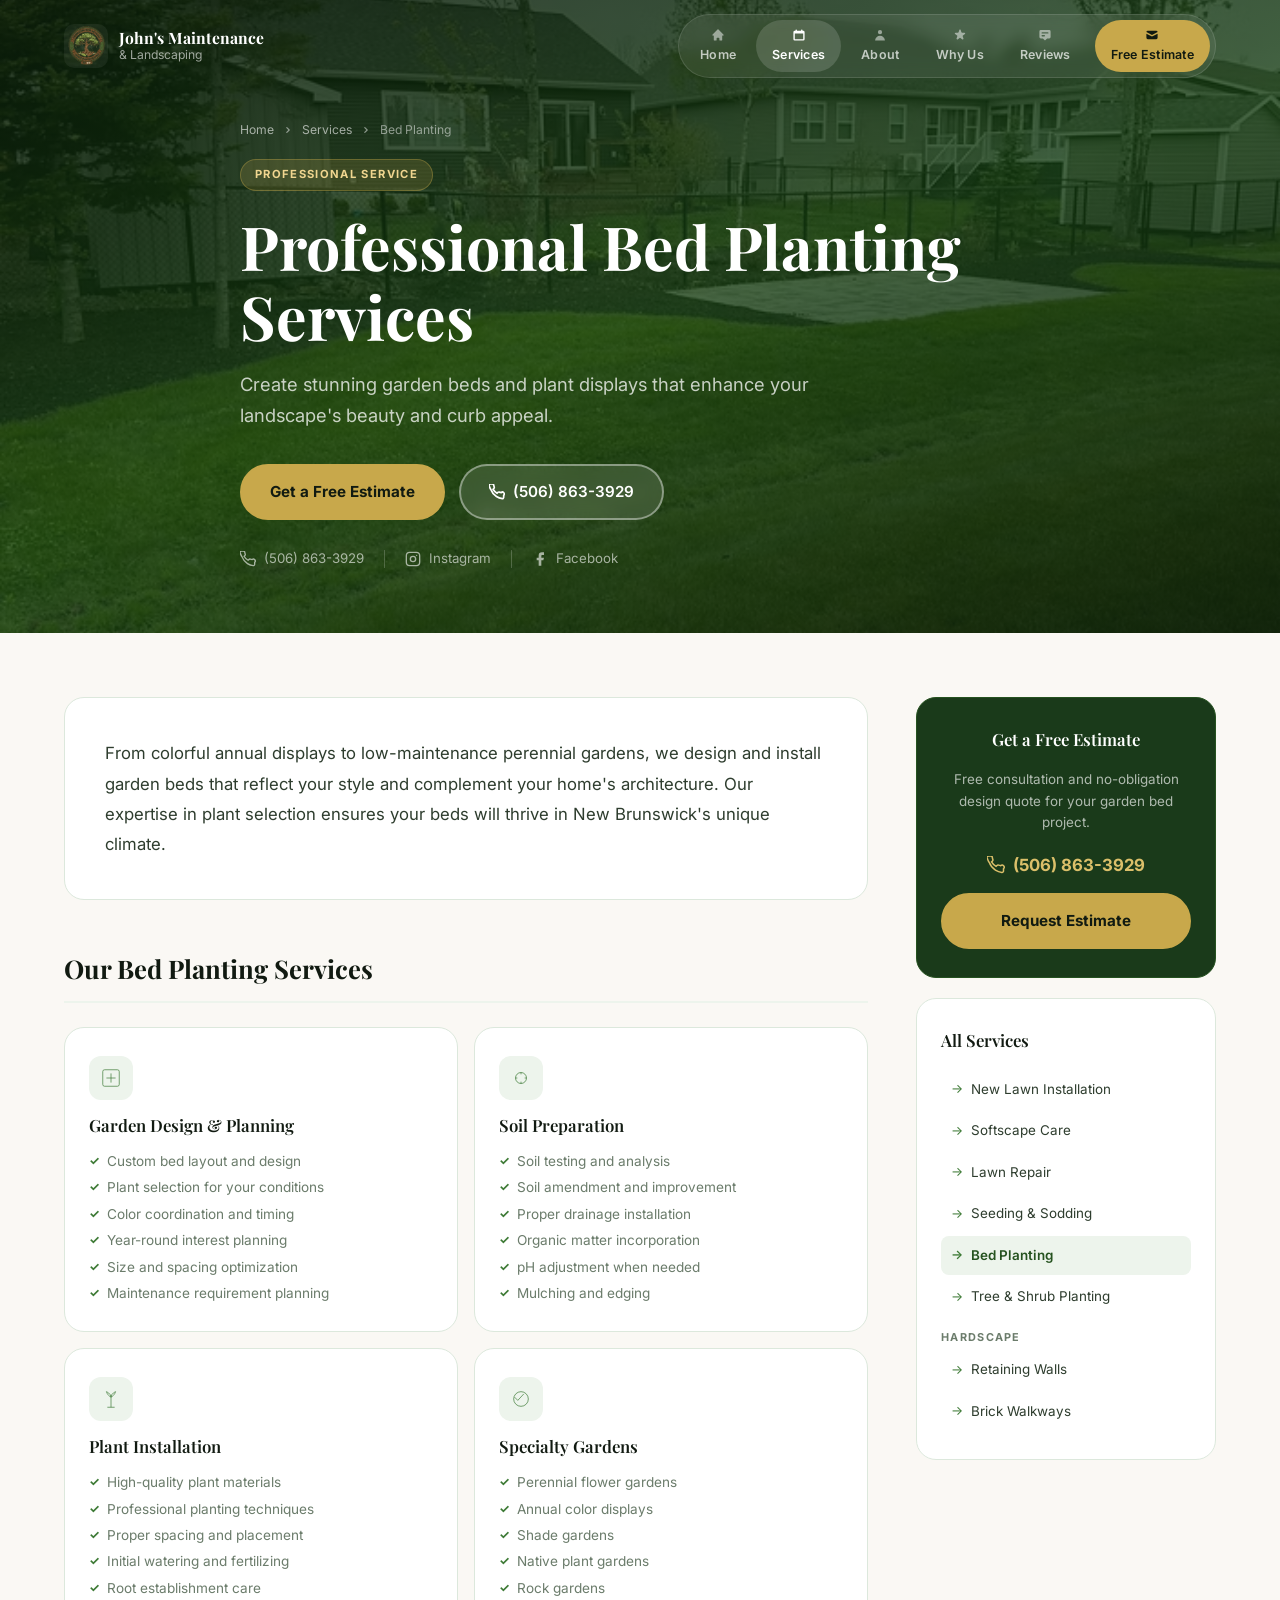
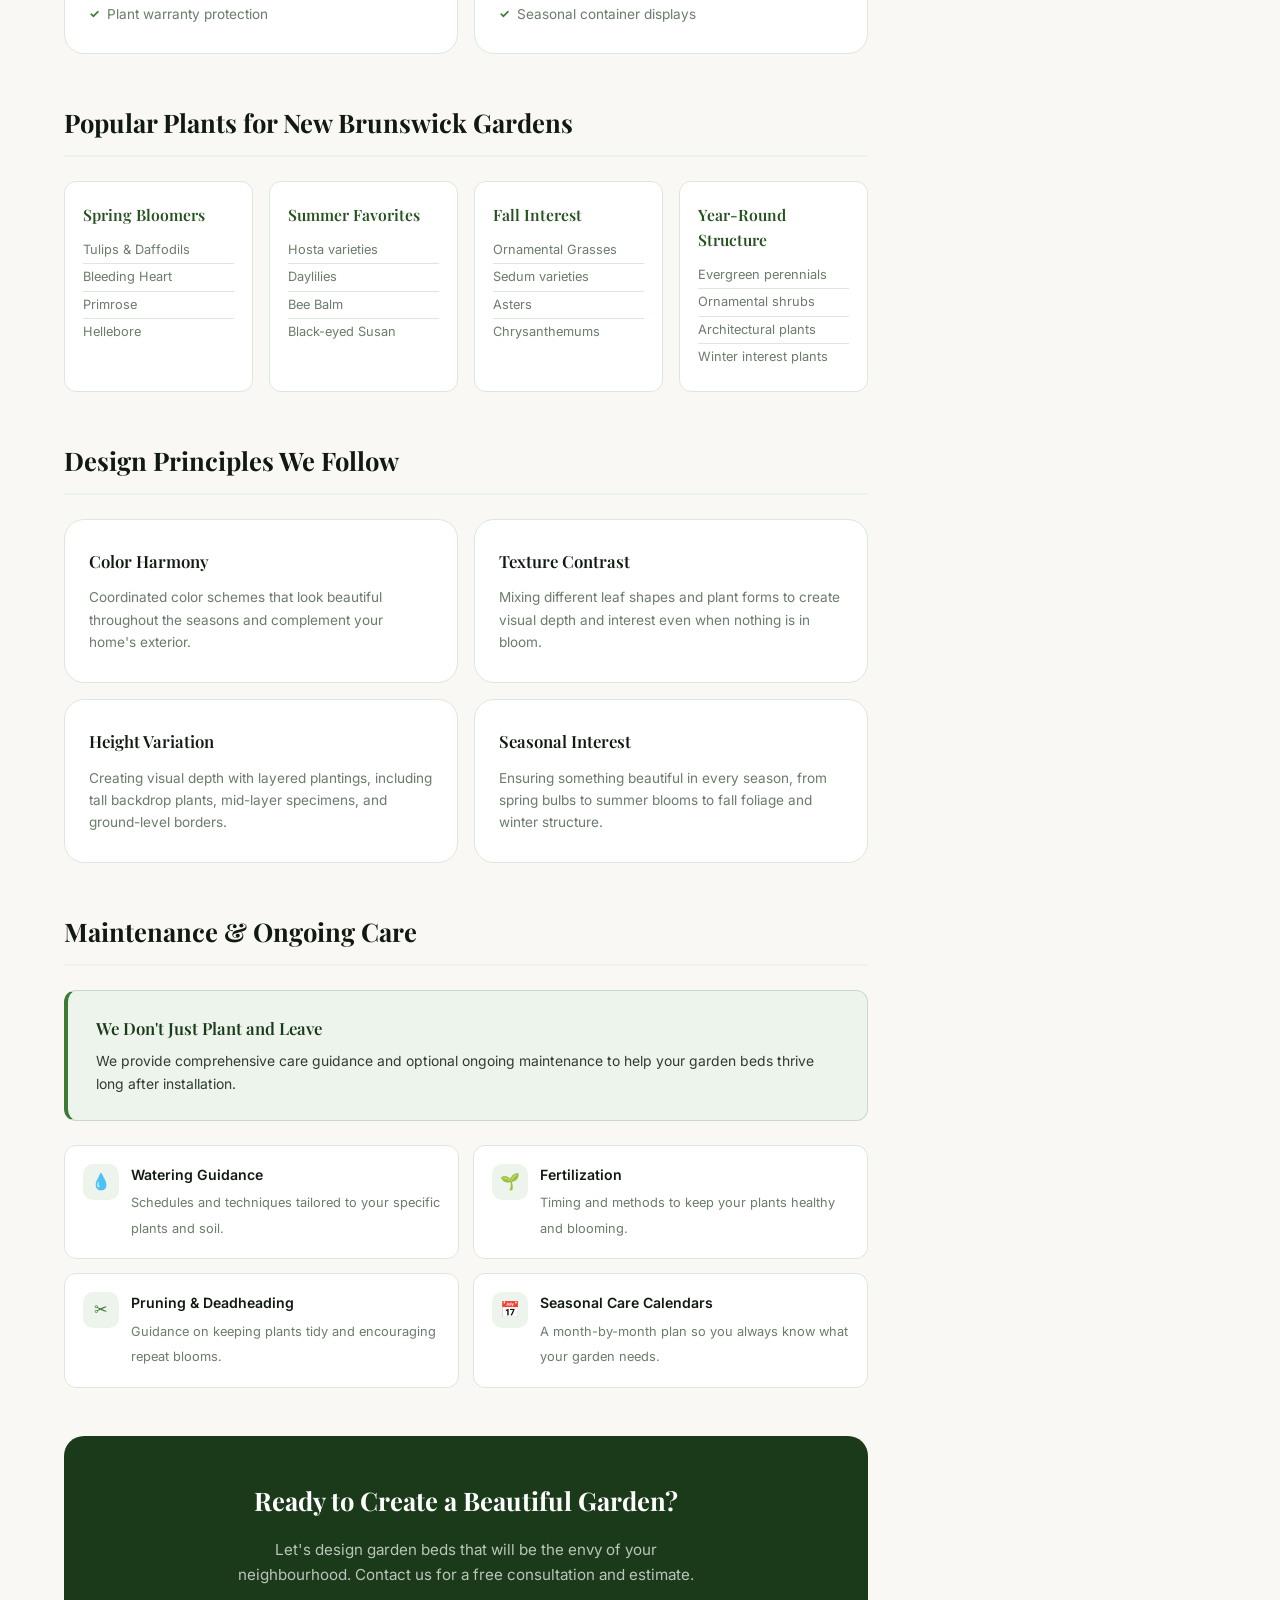
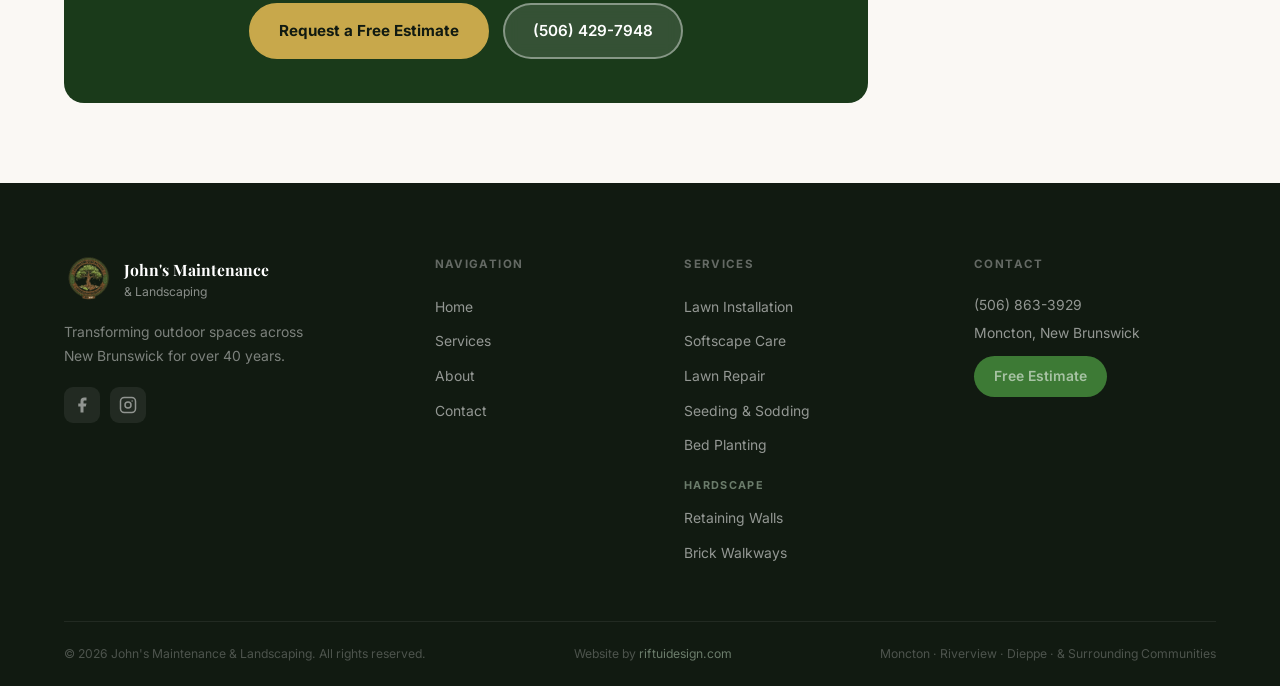
==== commit 96261891: "Update site pages and styles Co-Authored-By: Claude Sonnet 4.6 <noreply@anthropic.com>" ====
--- a/bed-planting.html
+++ b/bed-planting.html
@@ -87,12 +87,12 @@
       </main>
       <aside class="service-sidebar">
         <div class="sidebar-card sidebar-cta-card"><h4>Get a Free Estimate</h4><p>Free consultation and no-obligation design quote for your garden bed project.</p><div class="sidebar-phone"><svg viewBox="0 0 24 24" fill="none" stroke="currentColor" stroke-width="2"><path d="M22 16.92v3a2 2 0 01-2.18 2 19.79 19.79 0 01-8.63-3.07A19.5 19.5 0 013.07 8.81 19.79 19.79 0 01.12 2.2 2 2 0 012.1 0h3a2 2 0 012 1.72c.127.96.361 1.903.7 2.81a2 2 0 01-.45 2.11L6.09 7.91a16 16 0 006 6l1.27-1.27a2 2 0 012.11-.45c.907.339 1.85.573 2.81.7A2 2 0 0122 16.92z"/></svg>(506) 863-3929</div><a href="index.html#contact" class="btn btn-gold btn-full">Request Estimate</a></div>
-        <div class="sidebar-card sidebar-services"><h4>All Services</h4><ul><li><a href="lawn-installation.html">New Lawn Installation</a></li><li><a href="softscape-care.html">Softscape Care</a></li><li><a href="lawn-repair.html">Lawn Repair</a></li><li><a href="seeding-sodding.html">Seeding &amp; Sodding</a></li><li><a href="bed-planting.html" class="current">Bed Planting</a></li><li><a href="tree-shrub.html">Tree &amp; Shrub Planting</a></li><li><a href="retaining-walls.html">Retaining Walls</a></li><li><a href="brick-walkways.html">Brick Walkways</a></li></ul></div>
+        <div class="sidebar-card sidebar-services"><h4>All Services</h4><ul><li><a href="lawn-installation.html">New Lawn Installation</a></li><li><a href="softscape-care.html">Softscape Care</a></li><li><a href="lawn-repair.html">Lawn Repair</a></li><li><a href="seeding-sodding.html">Seeding &amp; Sodding</a></li><li><a href="bed-planting.html" class="current">Bed Planting</a></li><li><a href="tree-shrub.html">Tree &amp; Shrub Planting</a></li><li class="sidebar-category">Hardscape</li><li><a href="retaining-walls.html">Retaining Walls</a></li><li><a href="brick-walkways.html">Brick Walkways</a></li></ul></div>
       </aside>
     </div>
   </div>
 
-  <footer class="site-footer"><div class="container"><div class="footer-grid"><div class="footer-brand"><div class="footer-logo-wrap"><img src="emblem.png" alt="John's Maintenance & Landscaping" class="footer-logo" /><div><span class="footer-name">John's Maintenance</span><span class="footer-sub">&amp; Landscaping</span></div></div><p>Transforming outdoor spaces across New Brunswick for over 40 years.</p><div class="social-row"><a href="https://www.facebook.com/p/Johns-Maintenance-and-Landscaping-100057428621059/" class="social-btn" aria-label="Facebook" target="_blank" rel="noopener"><svg width="18" height="18" viewBox="0 0 24 24" fill="currentColor"><path d="M18 2h-3a5 5 0 00-5 5v3H7v4h3v8h4v-8h3l1-4h-4V7a1 1 0 011-1h3z"/></svg></a><a href="https://www.instagram.com/johnsmaintenanceandlandscaping" target="_blank" rel="noopener" class="social-btn" aria-label="Instagram"><svg width="18" height="18" viewBox="0 0 24 24" fill="none" stroke="currentColor" stroke-width="2"><rect x="2" y="2" width="20" height="20" rx="5"/><circle cx="12" cy="12" r="4"/><circle cx="17.5" cy="6.5" r="1" fill="currentColor" stroke="none"/></svg></a></div></div><div class="footer-col"><h4>Navigation</h4><ul><li><a href="index.html">Home</a></li><li><a href="index.html#services">Services</a></li><li><a href="index.html#about">About</a></li><li><a href="index.html#contact">Contact</a></li></ul></div><div class="footer-col"><h4>Services</h4><ul><li><a href="lawn-installation.html">Lawn Installation</a></li><li><a href="softscape-care.html">Softscape Care</a></li><li><a href="lawn-repair.html">Lawn Repair</a></li><li><a href="seeding-sodding.html">Seeding &amp; Sodding</a></li><li><a href="bed-planting.html">Bed Planting</a></li><li><a href="retaining-walls.html">Retaining Walls</a></li><li><a href="brick-walkways.html">Brick Walkways</a></li></ul></div><div class="footer-col"><h4>Contact</h4><p class="fc-item"><a href="tel:5064297948">(506) 429-7948</a></p><p class="fc-item"><a href="tel:5068633929">(506) 863-3929</a></p><p class="fc-item">Moncton, New Brunswick</p><a href="index.html#contact" class="btn-footer-cta">Free Estimate</a></div></div><div class="footer-bottom"><p>&copy; 2026 John's Maintenance &amp; Landscaping. All rights reserved.</p><p>Website by <a href="https://riftuidesign.com" target="_blank" rel="noopener" style="color:var(--ink-400);text-decoration:none;">riftuidesign.com</a></p><p>Moncton &middot; Riverview &middot; Dieppe &middot; Salisbury &middot; Petitcodiac</p></div></div></footer>
+  <footer class="site-footer"><div class="container"><div class="footer-grid"><div class="footer-brand"><div class="footer-logo-wrap"><img src="emblem.png" alt="John's Maintenance & Landscaping" class="footer-logo" /><div><span class="footer-name">John's Maintenance</span><span class="footer-sub">&amp; Landscaping</span></div></div><p>Transforming outdoor spaces across New Brunswick for over 40 years.</p><div class="social-row"><a href="https://www.facebook.com/p/Johns-Maintenance-and-Landscaping-100057428621059/" class="social-btn" aria-label="Facebook" target="_blank" rel="noopener"><svg width="18" height="18" viewBox="0 0 24 24" fill="currentColor"><path d="M18 2h-3a5 5 0 00-5 5v3H7v4h3v8h4v-8h3l1-4h-4V7a1 1 0 011-1h3z"/></svg></a><a href="https://www.instagram.com/johnsmaintenanceandlandscaping" target="_blank" rel="noopener" class="social-btn" aria-label="Instagram"><svg width="18" height="18" viewBox="0 0 24 24" fill="none" stroke="currentColor" stroke-width="2"><rect x="2" y="2" width="20" height="20" rx="5"/><circle cx="12" cy="12" r="4"/><circle cx="17.5" cy="6.5" r="1" fill="currentColor" stroke="none"/></svg></a></div></div><div class="footer-col"><h4>Navigation</h4><ul><li><a href="index.html">Home</a></li><li><a href="index.html#services">Services</a></li><li><a href="index.html#about">About</a></li><li><a href="index.html#contact">Contact</a></li></ul></div><div class="footer-col"><h4>Services</h4><ul><li><a href="lawn-installation.html">Lawn Installation</a></li><li><a href="softscape-care.html">Softscape Care</a></li><li><a href="lawn-repair.html">Lawn Repair</a></li><li><a href="seeding-sodding.html">Seeding &amp; Sodding</a></li><li><a href="bed-planting.html">Bed Planting</a></li><li class="sidebar-category">Hardscape</li><li><a href="retaining-walls.html">Retaining Walls</a></li><li><a href="brick-walkways.html">Brick Walkways</a></li></ul></div><div class="footer-col"><h4>Contact</h4><p class="fc-item"><a href="tel:5068633929">(506) 863-3929</a></p><p class="fc-item">Moncton, New Brunswick</p><a href="index.html#contact" class="btn-footer-cta">Free Estimate</a></div></div><div class="footer-bottom"><p>&copy; 2026 John's Maintenance &amp; Landscaping. All rights reserved.</p><p>Website by <a href="https://riftuidesign.com" target="_blank" rel="noopener" style="color:var(--ink-400);text-decoration:none;">riftuidesign.com</a></p><p>Moncton &middot; Riverview &middot; Dieppe &middot; &amp; Surrounding Communities</p></div></div></footer>
   <script src="script.js"></script>
 </body>
 </html>
--- a/styles.css
+++ b/styles.css
@@ -324,6 +324,7 @@
 .hero-title em {
   font-style: italic;
   color: var(--gold-300);
+  white-space: nowrap;
 }
 .hero-subtitle {
   font-size: clamp(1rem, 2vw, 1.18rem);
@@ -353,6 +354,75 @@
   padding: 4px 12px;
   border-radius: 50px;
   letter-spacing: 0.04em;
+}
+.hero-client-types {
+  display: flex;
+  gap: 12px;
+  justify-content: center;
+  margin-top: 14px;
+}
+.hero-client-pill {
+  display: flex;
+  align-items: center;
+  gap: 6px;
+  font-size: 0.78rem;
+  font-weight: 600;
+  letter-spacing: 0.04em;
+  color: var(--gold-300);
+  background: rgba(212,175,55,.12);
+  border: 1px solid rgba(212,175,55,.3);
+  padding: 5px 14px;
+  border-radius: 50px;
+}
+.rc-banner {
+  background: var(--white);
+  border-bottom: 1px solid var(--border);
+  padding: 48px 0;
+}
+.rc-grid {
+  display: grid;
+  grid-template-columns: 1fr auto 1fr;
+  align-items: center;
+  gap: 0;
+}
+.rc-divider {
+  width: 1px;
+  height: 80px;
+  background: var(--border);
+  margin: 0 48px;
+}
+.rc-card {
+  display: flex;
+  align-items: flex-start;
+  gap: 20px;
+}
+.rc-icon {
+  flex-shrink: 0;
+  width: 56px;
+  height: 56px;
+  background: var(--green-50, #f0f9f0);
+  border-radius: var(--r-lg);
+  display: flex;
+  align-items: center;
+  justify-content: center;
+  color: var(--green-600);
+}
+.rc-text h3 {
+  font-family: var(--ff-serif);
+  font-size: 1.3rem;
+  font-weight: 700;
+  color: var(--ink-900);
+  margin-bottom: 8px;
+}
+.rc-text p {
+  font-size: 0.92rem;
+  color: var(--ink-400);
+  line-height: 1.7;
+  max-width: 380px;
+}
+@media (max-width: 680px) {
+  .rc-grid { grid-template-columns: 1fr; }
+  .rc-divider { width: 100%; height: 1px; margin: 24px 0; }
 }
 .hero-scroll {
   position: absolute;
@@ -504,6 +574,37 @@
   display: grid;
   grid-template-columns: repeat(3, 1fr);
   gap: 20px;
+}
+.sidebar-category {
+  font-size: 0.68rem;
+  font-weight: 700;
+  letter-spacing: 0.12em;
+  text-transform: uppercase;
+  color: var(--ink-400);
+  padding: 10px 0 2px;
+  list-style: none;
+}
+.service-category-label {
+  grid-column: 1 / -1;
+  display: flex;
+  align-items: center;
+  gap: 14px;
+  margin-top: 12px;
+}
+.service-category-label span {
+  font-family: var(--ff-sans);
+  font-size: 0.72rem;
+  font-weight: 700;
+  letter-spacing: 0.14em;
+  text-transform: uppercase;
+  color: var(--ink-400);
+  white-space: nowrap;
+}
+.service-category-label::after {
+  content: '';
+  flex: 1;
+  height: 1px;
+  background: var(--border);
 }
 .service-card {
   background: var(--white);
